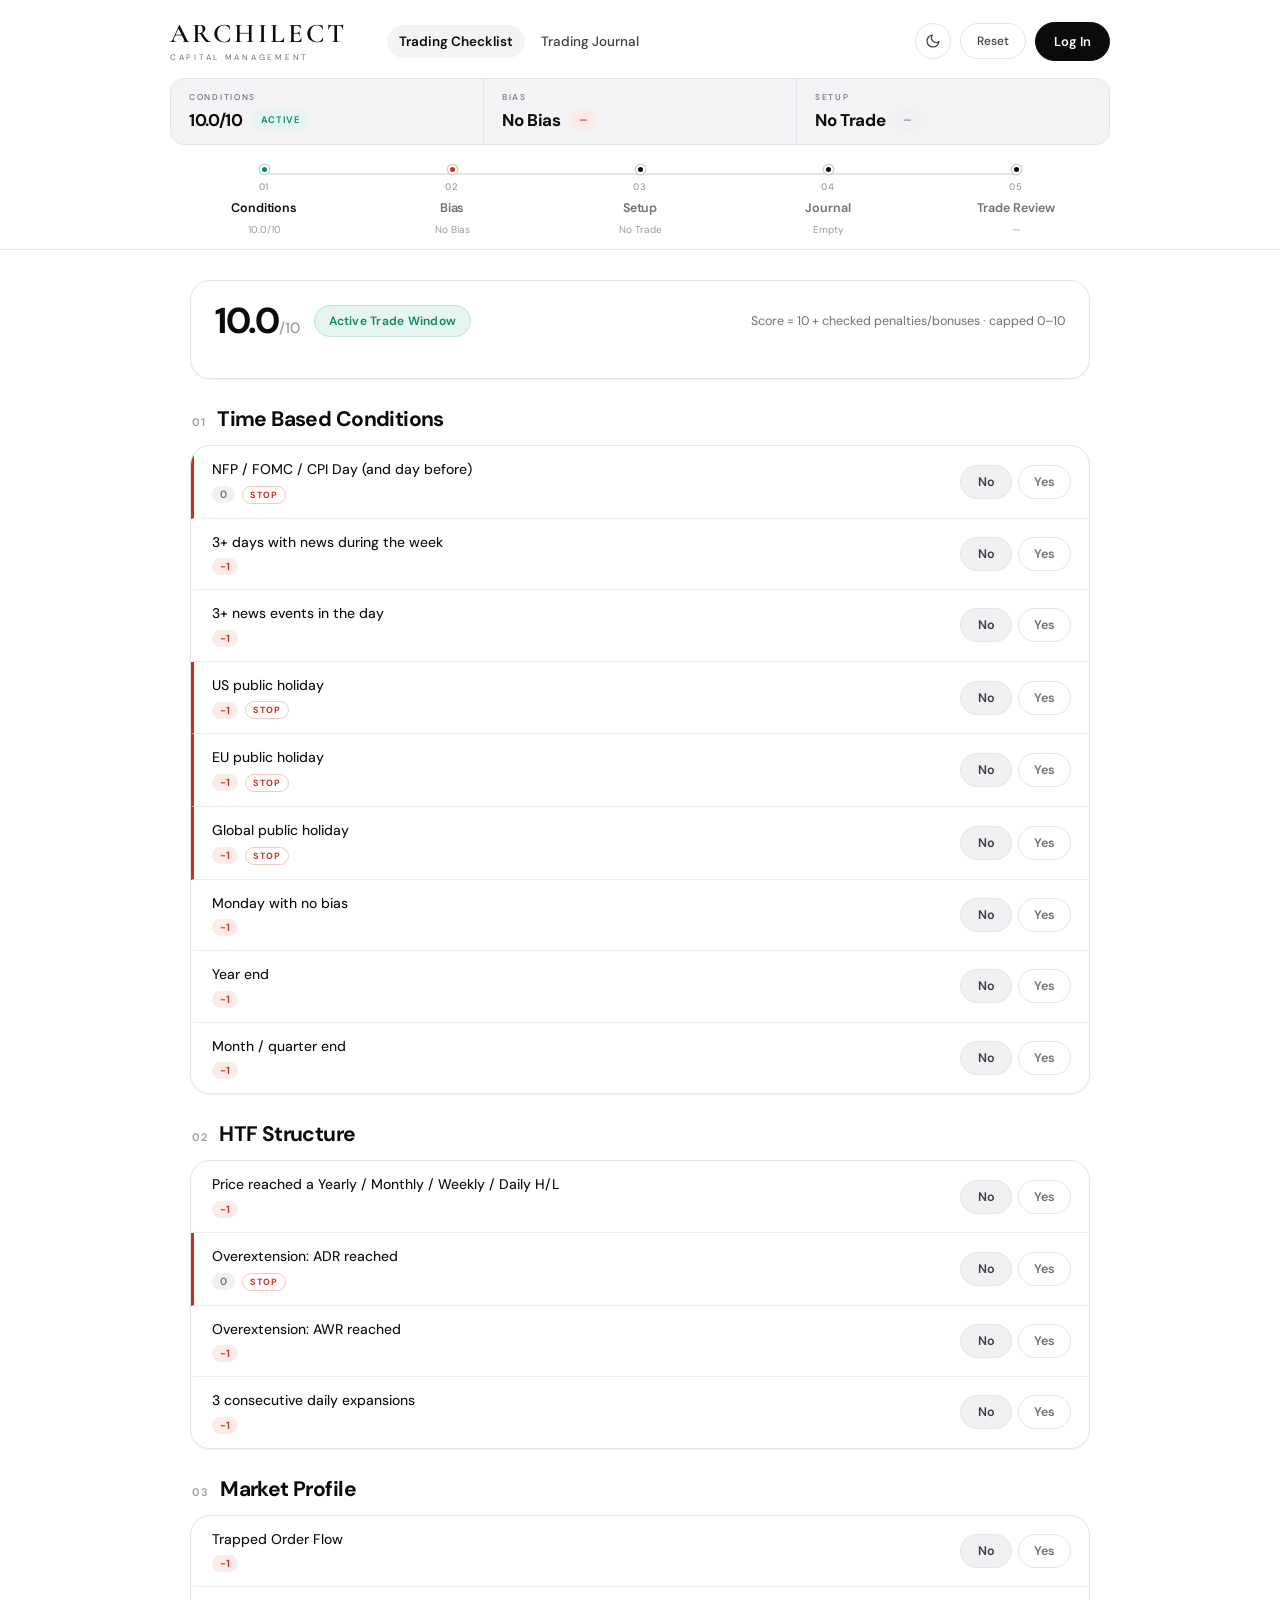
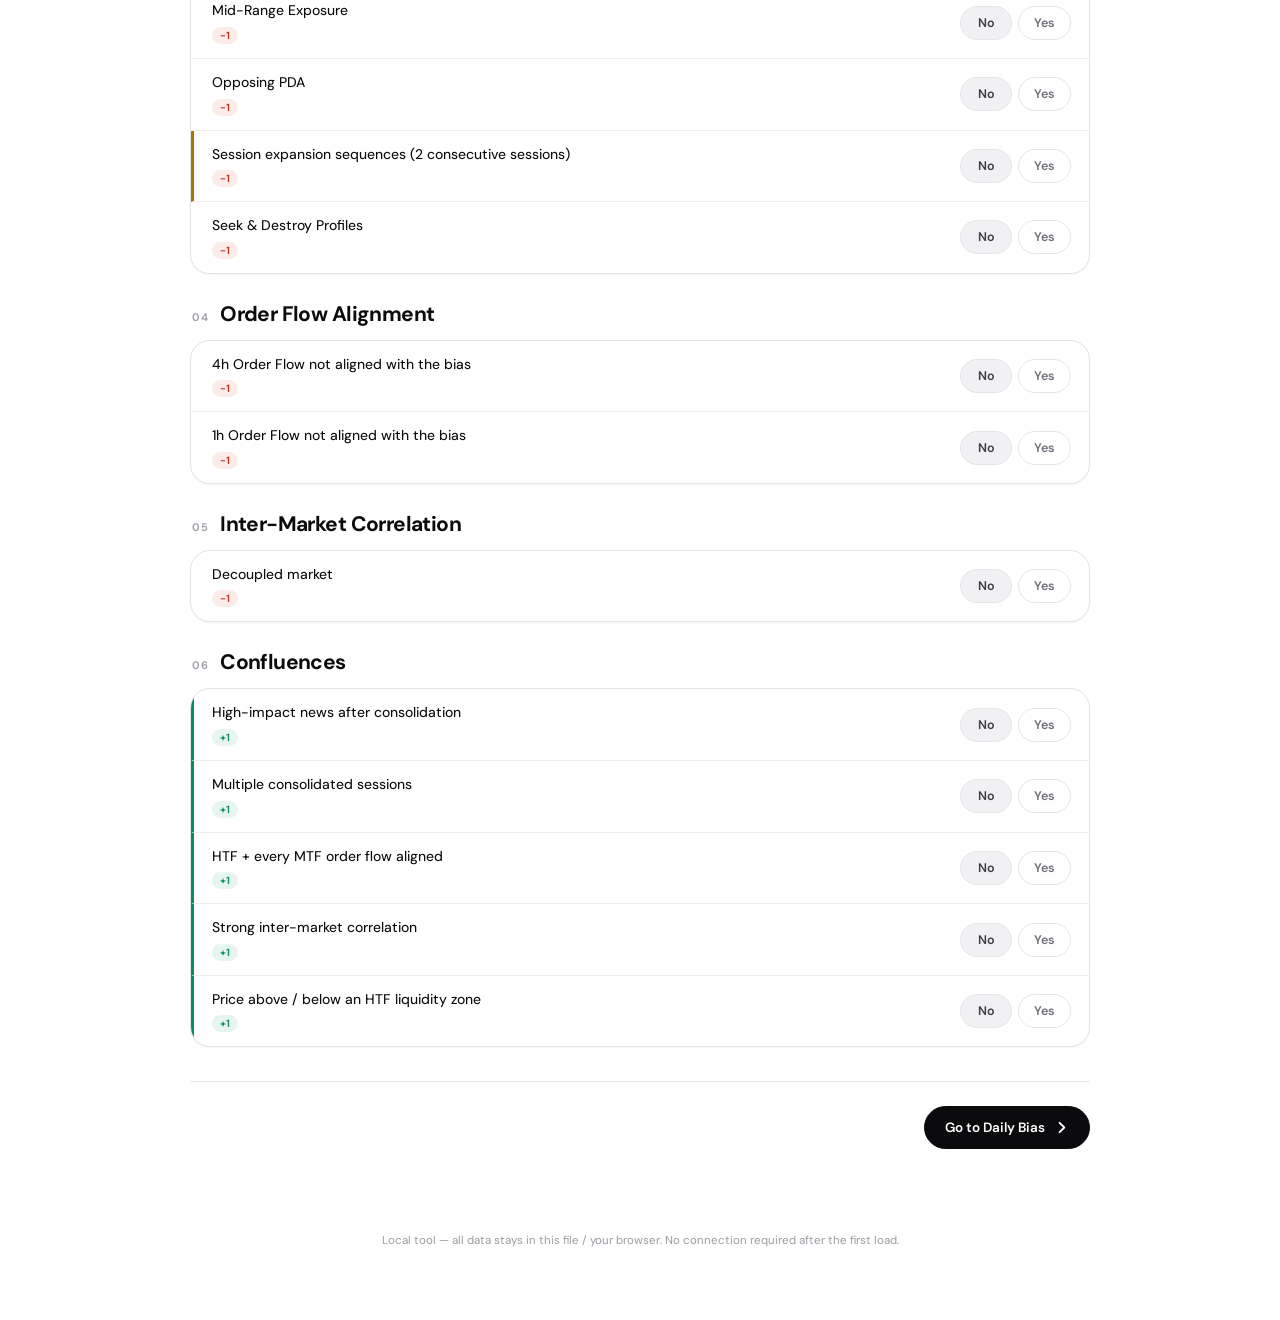
==== trading-checklist.html @ 13e361a7 "Refactorisation complète de l'architecture" ====
<!DOCTYPE html>
<html lang="en">
<head>
<meta charset="UTF-8">
<meta name="viewport" content="width=device-width, initial-scale=1, viewport-fit=cover">
<meta name="view-transition" content="same-origin">
<title>Archilect — Trading Checklist</title>
<script src="js/theme-preboot.js"></script>
<link rel="preconnect" href="https://fonts.googleapis.com">
<link href="https://fonts.googleapis.com/css2?family=DM+Mono:wght@400;500&family=DM+Sans:opsz,wght@9..40,400;9..40,500;9..40,600;9..40,700&family=Cormorant+Garamond:wght@500;600&display=swap" rel="stylesheet">
<link rel="stylesheet" href="css/tokens.css">
<link rel="stylesheet" href="css/layout.css">
<link rel="stylesheet" href="css/components.css">
<link rel="stylesheet" href="css/journal-widget.css">
<link rel="stylesheet" href="css/home.css">
<link rel="stylesheet" href="css/journal-page.css">
<link rel="stylesheet" href="css/navigation.css">
</head>
<body class="booting">

<header class="app-header">
  <div class="header-top">
    <a class="brand" href="index.html" aria-label="Back to Dashboard">
      <span class="mark">Archilect</span>
      <span class="sub">Capital Management</span>
    </a>
    <nav class="home-nav">
      <a class="home-navlink on" href="trading-checklist.html">Trading Checklist</a>
      <a class="home-navlink" href="trading-journal.html">Trading Journal</a>
    </nav>
    <div class="header-actions">
      <button class="icon-btn" id="themeBtn" type="button" aria-label="Toggle day / night theme" title="Toggle day / night theme">
        <svg class="icon-moon" viewBox="0 0 24 24" fill="none" stroke="currentColor" stroke-width="1.8" stroke-linecap="round" stroke-linejoin="round" aria-hidden="true"><path d="M21 12.8A9 9 0 1 1 11.2 3a7 7 0 0 0 9.8 9.8z"/></svg>
        <svg class="icon-sun" viewBox="0 0 24 24" fill="none" stroke="currentColor" stroke-width="1.8" stroke-linecap="round" stroke-linejoin="round" aria-hidden="true"><circle cx="12" cy="12" r="4"/><path d="M12 2v2M12 20v2M4.9 4.9l1.4 1.4M17.7 17.7l1.4 1.4M2 12h2M20 12h2M4.9 19.1l1.4-1.4M17.7 6.3l1.4-1.4"/></svg>
      </button>
      <button class="reset-btn" id="resetAllBtn" type="button">Reset</button>
      <button class="header-cta" id="loginBtn" type="button">Log In</button>
    </div>
  </div>

  <div class="status-strip" id="statusStrip">
    <div class="status-item">
      <span class="ss-label">Conditions</span>
      <div class="ss-row">
        <span class="ss-value" id="ss-mc-value"><span id="ss-mc-score">10.0/10</span></span>
        <span class="ss-tag go" id="ss-mc-tag">ACTIVE</span>
      </div>
    </div>
    <div class="status-item">
      <span class="ss-label">Bias</span>
      <div class="ss-row">
        <span class="ss-value" id="ss-bias-value">—</span>
        <span class="ss-tag grey" id="ss-bias-tag">—</span>
      </div>
    </div>
    <div class="status-item">
      <span class="ss-label">Setup</span>
      <div class="ss-row">
        <span class="ss-value" id="ss-setup-value">—</span>
        <span class="ss-tag grey" id="ss-setup-tag">—</span>
      </div>
    </div>
  </div>

  <nav class="stepper" id="stepperNav">
    <button class="step active" data-tab="conditions" type="button">
      <span class="rail"></span>
      <span class="light neutral" id="light-conditions"></span>
      <span class="num">01</span>
      <span class="label">Conditions</span>
      <span class="stateline" id="state-conditions">—</span>
    </button>
    <button class="step" data-tab="bias" type="button">
      <span class="rail" id="rail-bias"></span>
      <span class="light neutral" id="light-bias"></span>
      <span class="num">02</span>
      <span class="label">Bias</span>
      <span class="stateline" id="state-bias">—</span>
    </button>
    <button class="step" data-tab="setup" type="button">
      <span class="rail" id="rail-setup"></span>
      <span class="light neutral" id="light-setup"></span>
      <span class="num">03</span>
      <span class="label">Setup</span>
      <span class="stateline" id="state-setup">—</span>
    </button>
    <button class="step" data-tab="journal" type="button">
      <span class="rail" id="rail-journal"></span>
      <span class="light neutral" id="light-journal"></span>
      <span class="num">04</span>
      <span class="label">Journal</span>
      <span class="stateline" id="state-journal">—</span>
    </button>
    <button class="step" data-tab="tradereview" type="button">
      <span class="rail" id="rail-tradereview"></span>
      <span class="light neutral" id="light-tradereview"></span>
      <span class="num">05</span>
      <span class="label">Trade Review</span>
      <span class="stateline" id="state-tradereview">—</span>
    </button>
  </nav>
</header>

<main>

  <!-- ===================== PANEL 1 — MARKET CONDITIONS ===================== -->
  <section class="panel active" id="panel-conditions">
    <div class="summary" id="mc-summary">
      <div class="verdict-block">
        <div class="score score-collapse" id="mc-score-block"><span><span id="mc-score">10.0</span><span class="of10">/10</span></span></div>
        <div class="verdict-pill go" id="mc-verdict-pill">ACTIVE TRADE WINDOW</div>
      </div>
      <div class="meta">Score = 10 + checked penalties/bonuses · capped 0–10</div>
      <div class="alerts" id="mc-alerts"><span id="mc-alerts-text"></span></div>
    </div>
    <div id="mc-sections"></div>
    <div class="panel-nav">
      <button class="nav-btn next" type="button" data-goto="bias"><span>Go to Daily Bias</span><svg viewBox="0 0 16 16" fill="none" stroke="currentColor" stroke-width="2" stroke-linecap="round" stroke-linejoin="round" aria-hidden="true"><path d="M6 3l5 5-5 5"/></svg></button>
    </div>
  </section>

  <!-- ===================== PANEL 2 — BIAS ===================== -->
  <section class="panel" id="panel-bias">
    <div class="summary" id="bias-summary">
      <div class="verdict-block">
        <div class="score" id="bias-stars" style="font-size:26px;">—</div>
        <div class="verdict-pill grey" id="bias-verdict-pill">—</div>
      </div>
      <div class="meta" id="bias-branch">Active branch: —</div>
    </div>

    <div class="section-group">
      <div class="section-title"><span class="idx">A</span>Volatility Regime</div>
      <div class="card">
        <div class="field-row">
          <label>Volatility of the day</label>
          <select id="b-vol">
            <option value="Low">Low</option>
            <option value="Medium">Medium</option>
            <option value="High" selected>High</option>
          </select>
        </div>
        <div class="field-row" id="b-monday-row">
          <label>Monday (Low/Medium Vol) → forced Bullish</label>
          <div class="seg" id="b-monday" data-yesno="b-monday"><button type="button" class="seg-btn active sel-no" data-val="No">No</button><button type="button" class="seg-btn" data-val="Yes">Yes</button></div>
        </div>
        <div class="calc-row"><span class="k">Active branch</span><span class="v" id="b-activeBranch">Session Sweep</span></div>
      </div>
    </div>

    <div class="section-group" id="b-sweep-group">
      <div class="section-title"><span class="idx">B</span>High Volatility Day — Session Sweep</div>
      <div class="card">
        <div class="field-row"><label>Asia's High still clean</label><div class="seg" id="b-asiaHigh" data-yesno="b-asiaHigh"><button type="button" class="seg-btn active sel-no" data-val="No">No</button><button type="button" class="seg-btn" data-val="Yes">Yes</button></div></div>
        <div class="field-row"><label>Asia's Low still clean</label><div class="seg" id="b-asiaLow" data-yesno="b-asiaLow"><button type="button" class="seg-btn active sel-no" data-val="No">No</button><button type="button" class="seg-btn" data-val="Yes">Yes</button></div></div>
        <div class="field-row" id="b-lonHigh-row"><label>London's High still clean</label><div class="seg" id="b-lonHigh" data-yesno="b-lonHigh"><button type="button" class="seg-btn active sel-no" data-val="No">No</button><button type="button" class="seg-btn" data-val="Yes">Yes</button></div></div>
        <div class="field-row" id="b-lonLow-row"><label>London's Low still clean</label><div class="seg" id="b-lonLow" data-yesno="b-lonLow"><button type="button" class="seg-btn active sel-no" data-val="No">No</button><button type="button" class="seg-btn" data-val="Yes">Yes</button></div></div>
        <div class="calc-row"><span class="k">Session sweep verdict</span><span class="v" id="b-sweepVerdict">No Bias</span></div>
      </div>
    </div>

    <div class="section-group" id="b-offliq-group">
      <div class="section-title"><span class="idx">C</span>Order Flow &amp; Liquidity Mapping</div>
      <div class="hint">Used when the active branch is “OF + Liquidity” (Low/Medium volatility, excluding Monday auto-bullish).</div>
      <div class="card">
        <div class="field-row">
          <label>Dominant Order Flow</label>
          <select id="b-of">
            <option value="None" selected>—</option>
            <option value="Bullish">Bullish (+3)</option>
            <option value="Bearish">Bearish (+3)</option>
            <option value="Neutral">Neutral (+3)</option>
          </select>
        </div>
      </div>

      <div class="section-title" style="margin-top:14px;"><span class="idx">C1</span>Liquidity — Time-Based Pools</div>
      <div class="card" id="b-timepools"></div>

      <div class="section-title" style="margin-top:14px;"><span class="idx">C2</span>Liquidity — Price-Based Pools</div>
      <div class="card" id="b-pricepools"></div>

      <div class="card" style="margin-top:14px;">
        <div class="calc-row"><span class="k">Bullish points</span><span class="v" id="b-bullPts">0</span></div>
        <div class="calc-row"><span class="k">Bearish points</span><span class="v" id="b-bearPts">0</span></div>
        <div class="calc-row"><span class="k">Neutral points</span><span class="v" id="b-neutPts">0</span></div>
        <div class="calc-row"><span class="k">Pre-conviction bias</span><span class="v" id="b-preConv">—</span></div>
      </div>
    </div>

    <div class="section-group" id="b-conviction-group">
      <div class="section-title"><span class="idx">D</span>Conviction Modifiers — Last Daily Candle Closure</div>
      <div class="card">
        <div class="field-row"><label>Seek &amp; Destroy candle</label><div class="seg" id="b-seekDestroy" data-yesno="b-seekDestroy"><button type="button" class="seg-btn active sel-no" data-val="No">No</button><button type="button" class="seg-btn" data-val="Yes">Yes</button></div></div>
        <div class="field-row"><label>Consolidation candle</label><div class="seg" id="b-consolidation" data-yesno="b-consolidation"><button type="button" class="seg-btn active sel-no" data-val="No">No</button><button type="button" class="seg-btn" data-val="Yes">Yes</button></div></div>
        <div class="field-row"><label>Bullish daily expansion candle</label><div class="seg" id="b-bullExp" data-yesno="b-bullExp"><button type="button" class="seg-btn active sel-no" data-val="No">No</button><button type="button" class="seg-btn" data-val="Yes">Yes</button></div></div>
        <div class="field-row"><label>Bearish daily expansion candle</label><div class="seg" id="b-bearExp" data-yesno="b-bearExp"><button type="button" class="seg-btn active sel-no" data-val="No">No</button><button type="button" class="seg-btn" data-val="Yes">Yes</button></div></div>
        <div class="field-row"><label>Rejection candle rejecting the PDH</label><div class="seg" id="b-rejPDH" data-yesno="b-rejPDH"><button type="button" class="seg-btn active sel-no" data-val="No">No</button><button type="button" class="seg-btn" data-val="Yes">Yes</button></div></div>
        <div class="field-row"><label>Rejection candle rejecting the PDL</label><div class="seg" id="b-rejPDL" data-yesno="b-rejPDL"><button type="button" class="seg-btn active sel-no" data-val="No">No</button><button type="button" class="seg-btn" data-val="Yes">Yes</button></div></div>
      </div>
    </div>

    <div class="section-group" id="b-intermarket-group">
      <div class="section-title"><span class="idx">E</span>Inter-Market Alignment</div>
      <div class="card">
        <div class="field-row"><label>Interest Rates &amp; Forex confirm the bias</label><div class="seg" id="b-irConfirm" data-yesno="b-irConfirm"><button type="button" class="seg-btn active sel-no" data-val="No">No</button><button type="button" class="seg-btn" data-val="Yes">Yes</button></div></div>
        <div class="field-row"><label>Interest Rates &amp; Forex diverge</label><div class="seg" id="b-irDiverge" data-yesno="b-irDiverge"><button type="button" class="seg-btn active sel-no" data-val="No">No</button><button type="button" class="seg-btn" data-val="Yes">Yes</button></div></div>
      </div>
    </div>

    <div class="section-group">
      <div class="section-title"><span class="idx">F</span>Draw on Liquidity</div>
      <div class="card">
        <div class="field-row">
          <label>Type</label>
          <select id="b-dolType">
            <option value="SD Level" selected>SD Level</option>
            <option value="Previous Day Liquidity">Previous Day Liquidity</option>
            <option value="Gaps">Gaps</option>
          </select>
        </div>
        <div class="field-row">
          <label>Level</label>
          <select id="b-dolLevel"></select>
        </div>
        <div class="calc-row"><span class="k">Draw on Liquidity of the day</span><span class="v" id="b-dolResult">—</span></div>
      </div>
    </div>

    <div class="section-group">
      <div class="section-title"><span class="idx">✓</span>Result</div>
      <div class="card">
        <div class="calc-row"><span class="k">Bias direction</span><span class="v" id="b-direction">—</span></div>
        <div class="calc-row"><span class="k">Conviction</span><span class="v" id="b-convictionStars">—</span></div>
        <div class="calc-row"><span class="k">Verdict</span><span class="v" id="b-verdict">—</span></div>
      </div>
    </div>
    <div class="panel-nav">
      <button class="nav-btn back" type="button" data-goto="conditions"><svg viewBox="0 0 16 16" fill="none" stroke="currentColor" stroke-width="2" stroke-linecap="round" stroke-linejoin="round" aria-hidden="true"><path d="M10 3L5 8l5 5"/></svg><span>Return to Market Conditions</span></button>
      <button class="nav-btn next" type="button" data-goto="setup"><span>Go to Setup</span><svg viewBox="0 0 16 16" fill="none" stroke="currentColor" stroke-width="2" stroke-linecap="round" stroke-linejoin="round" aria-hidden="true"><path d="M6 3l5 5-5 5"/></svg></button>
    </div>
  </section>

  <!-- ===================== PANEL 3 — SETUP ===================== -->
  <section class="panel" id="panel-setup">
    <div class="summary" id="setup-summary">
      <div class="verdict-block">
        <div class="score" id="s-grade" style="font-size:22px;">—</div>
        <div class="verdict-pill grey" id="s-grade-pill">NO TRADE</div>
      </div>
      <div class="meta" id="s-risk">Risk Funded — · Challenge —</div>
    </div>

    <div class="section-group">
      <div class="section-title"><span class="idx">Type</span>Setup Type</div>
      <div class="card">
        <div class="field-row">
          <label>Setup type</label>
          <select id="s-setupType">
            <option value="2 Stages" selected>2 Stages</option>
            <option value="Reverse Setup">Reverse Setup</option>
            <option value="Catch Up Setup">Catch Up Setup</option>
          </select>
        </div>
        <div class="hint">Reverse and Catch Up setups only unlock on Medium or Low Volatility days — a High Volatility day always uses 2 Stages.</div>
      </div>
    </div>

    <div id="setup-2stages">
    <div class="section-group">
      <div class="section-title"><span class="idx">A</span>Bias &amp; MTF Context</div>
      <div class="card">
        <div class="field-row">
          <label>Bias direction (from Bias sheet)</label>
          <span class="readonly-field" id="s-biasFromSheet">—</span>
        </div>
        <div class="field-row">
          <label>4H chart direction</label>
          <select id="s-4h"><option value="Bullish">Bullish</option><option value="Bearish" selected>Bearish</option><option value="Neutral">Neutral</option></select>
        </div>
        <div class="field-row">
          <label>1H chart direction</label>
          <select id="s-1h"><option value="Bullish">Bullish</option><option value="Bearish" selected>Bearish</option><option value="Neutral">Neutral</option></select>
        </div>
        <div class="field-row">
          <label>15min chart direction</label>
          <select id="s-15m"><option value="Bullish">Bullish</option><option value="Bearish" selected>Bearish</option><option value="Neutral">Neutral</option></select>
        </div>
        <div class="calc-row"><span class="k">4H aligned with bias</span><span class="v" id="s-4hAlign">—</span></div>
        <div class="calc-row"><span class="k">1H aligned with bias</span><span class="v" id="s-1hAlign">—</span></div>
        <div class="calc-row"><span class="k">15min aligned with bias</span><span class="v" id="s-15mAlign">—</span></div>
      </div>
    </div>

    <div class="section-group">
      <div class="section-title"><span class="idx">B</span>Setup Scoring</div>
      <div class="card">
        <div class="field-row">
          <label>SSMT type</label>
          <select id="s-ssmt">
            <option value="None" selected>None</option>
            <option value="90' SSMT">90' SSMT</option>
            <option value="Daily SSMT">Daily SSMT</option>
            <option value="Micro SSMT">Micro SSMT</option>
          </select>
        </div>
        <div class="calc-row"><span class="k">MTF Alignment (SSMT timeframe)</span><span class="v" id="s-mtfAlign">—</span></div>
        <div class="field-row">
          <label>Close vs High/Low</label>
          <select id="s-closeVs"><option value="Close Beyond">Close Beyond</option><option value="No Close Beyond" selected>No Close Beyond</option></select>
        </div>
        <div class="field-row">
          <label>C2 Candle Type</label>
          <select id="s-c2"><option value="Rejection Candle">Rejection Candle</option><option value="No Rejection Candle" selected>No Rejection Candle</option></select>
        </div>
      </div>
    </div>

    <div class="section-group">
      <div class="section-title"><span class="idx">✓</span>Result</div>
      <div class="card">
        <div class="calc-row"><span class="k">Signal candle</span><span class="v" id="s-signal">—</span></div>
        <div class="calc-row"><span class="k">Candle type</span><span class="v" id="s-candleType">—</span></div>
        <div class="calc-row"><span class="k">Entry candle</span><span class="v" id="s-entry">—</span></div>
        <div class="calc-row"><span class="k">Grade</span><span class="v" id="s-gradeVal">—</span></div>
        <div class="calc-row"><span class="k">Suggested risk — Funded</span><span class="v" id="s-riskFunded">—</span></div>
        <div class="calc-row"><span class="k">Suggested risk — Challenge</span><span class="v" id="s-riskChallenge">—</span></div>
      </div>
    </div>

    <div class="section-group">
      <div class="section-title"><span class="idx">i</span>SPR Scoring Guide</div>
      <div class="card" style="padding:4px 10px;">
        <table class="guide-table">
          <thead><tr><th>Grade</th><th>Reading</th><th>Funded</th><th>Challenge</th></tr></thead>
          <tbody>
            <tr><td class="grade grade-aplus">A+</td><td>Optimal setup, all green lights</td><td>0.40%</td><td>1.00%</td></tr>
            <tr><td class="grade grade-a">A</td><td>Solid setup, favourable conditions</td><td>0.30%</td><td>0.80%</td></tr>
            <tr><td class="grade grade-b">B</td><td>Acceptable setup but degraded</td><td>0.00%</td><td>0.40%</td></tr>
            <tr><td class="grade grade-bminus">B-</td><td>Weak setup, late / unfavourable entry</td><td>0.00%</td><td>0.00%</td></tr>
          </tbody>
        </table>
        <div class="hint">Suggested risk values are starting points — adjust them to your own risk tiers. B grades are taken in Challenge accounts only; B- is never taken.</div>
      </div>
    </div>
    </div>

    <div id="setup-rc">
    <div class="section-group">
      <div class="section-title"><span class="idx">A</span>HTF &amp; MTF Context</div>
      <div class="card">
        <div class="field-row">
          <label>Setup direction</label>
          <span class="readonly-field" id="rc-direction">—</span>
        </div>
        <div class="field-row">
          <label>Bias direction (from Bias sheet)</label>
          <span class="readonly-field" id="rc-biasFromSheet">—</span>
        </div>
        <div class="field-row">
          <label>4H chart direction</label>
          <select id="rc-4h"><option value="Bullish">Bullish</option><option value="Bearish" selected>Bearish</option><option value="Neutral">Neutral</option></select>
        </div>
        <div class="field-row">
          <label>1H chart direction</label>
          <select id="rc-1h"><option value="Bullish">Bullish</option><option value="Bearish" selected>Bearish</option><option value="Neutral">Neutral</option></select>
        </div>
        <div class="calc-row"><span class="k">4H aligned with bias</span><span class="v" id="rc-4hAlign">—</span></div>
        <div class="calc-row"><span class="k">1H aligned with bias</span><span class="v" id="rc-1hAlign">—</span></div>
      </div>
      <div class="hint">A Reverse Setup is always taken against the bias; a Catch Up Setup is always taken aligned with it. The 4H/1H reads above are informational only — they do not affect the grade below.</div>
    </div>

    <div class="section-group">
      <div class="section-title"><span class="idx">B</span>Synchronization Scoring</div>
      <div class="card">
        <div class="field-row">
          <label>Is YM synced with ES &amp; NQ?</label>
          <div class="seg" id="rc-ymSync" data-yesno="rc-ymSync"><button type="button" class="seg-btn active sel-no" data-val="No">No</button><button type="button" class="seg-btn" data-val="Yes">Yes</button></div>
        </div>
        <div class="field-row">
          <label>Are ES &amp; NQ directional on the 1min?</label>
          <div class="seg" id="rc-directional" data-yesno="rc-directional"><button type="button" class="seg-btn active sel-no" data-val="No">No</button><button type="button" class="seg-btn" data-val="Yes">Yes</button></div>
        </div>
        <div class="field-row">
          <label>ES key level broken</label>
          <select id="rc-esLevel"></select>
        </div>
        <div class="field-row">
          <label>NQ key level broken</label>
          <select id="rc-nqLevel"></select>
        </div>
        <div class="calc-row"><span class="k">Same key level broken?</span><span class="v" id="rc-sameLevel">—</span></div>
        <div class="calc-row"><span class="k">Failed checks</span><span class="v" id="rc-failCount">0 / 3</span></div>
      </div>
      <div class="hint">Each failed check drops the grade one tier: YM desync (A+→A), ES/NQ not both directional (A→B), then a mismatched key level (B→B-).</div>
    </div>

    <div class="section-group">
      <div class="section-title"><span class="idx">✓</span>Result</div>
      <div class="card">
        <div class="calc-row"><span class="k">Setup type</span><span class="v" id="rc-setupTypeLabel">—</span></div>
        <div class="calc-row"><span class="k">Grade</span><span class="v" id="rc-gradeVal">—</span></div>
        <div class="calc-row"><span class="k">Suggested risk — Funded</span><span class="v" id="rc-riskFunded">—</span></div>
        <div class="calc-row"><span class="k">Suggested risk — Challenge</span><span class="v" id="rc-riskChallenge">—</span></div>
      </div>
    </div>

    <div class="section-group">
      <div class="section-title"><span class="idx">i</span>Scoring Guide</div>
      <div class="card" style="padding:4px 10px;">
        <table class="guide-table">
          <thead><tr><th>Failed checks</th><th>Grade</th><th>Funded</th><th>Challenge</th></tr></thead>
          <tbody>
            <tr><td class="grade grade-aplus">0 / 3</td><td>A+</td><td>0.40%</td><td>1.00%</td></tr>
            <tr><td class="grade grade-a">1 / 3</td><td>A</td><td>0.30%</td><td>0.80%</td></tr>
            <tr><td class="grade grade-b">2 / 3</td><td>B</td><td>0.00%</td><td>0.40%</td></tr>
            <tr><td class="grade grade-bminus">3 / 3</td><td>B-</td><td>0.00%</td><td>0.00%</td></tr>
          </tbody>
        </table>
        <div class="hint">Suggested risk values are starting points — adjust them to your own risk tiers. B grades are taken in Challenge accounts only; B- is never taken.</div>
      </div>
    </div>
    </div>
    <div class="panel-nav">
      <button class="nav-btn back" type="button" data-goto="bias"><svg viewBox="0 0 16 16" fill="none" stroke="currentColor" stroke-width="2" stroke-linecap="round" stroke-linejoin="round" aria-hidden="true"><path d="M10 3L5 8l5 5"/></svg><span>Return to Daily Bias</span></button>
      <button class="nav-btn next" type="button" data-goto="journal"><span>Go to Journal</span><svg viewBox="0 0 16 16" fill="none" stroke="currentColor" stroke-width="2" stroke-linecap="round" stroke-linejoin="round" aria-hidden="true"><path d="M6 3l5 5-5 5"/></svg></button>
    </div>
  </section>

  <!-- ===================== PANEL 4 — JOURNAL ===================== -->
  <section class="panel" id="panel-journal">
    <div class="section-group">
      <div class="section-title"><span class="idx">+</span>Log Today's Entry</div>
      <div class="card" style="padding:14px;">
        <div class="journal-snapshot">
          <div class="snap-card"><div class="snap-k">Conditions</div><div class="snap-v" id="j-snap-mc">—</div></div>
          <div class="snap-card"><div class="snap-k">Bias</div><div class="snap-v" id="j-snap-bias">—</div></div>
          <div class="snap-card"><div class="snap-k">Setup</div><div class="snap-v" id="j-snap-setup">—</div></div>
        </div>

        <div class="j2-group" style="margin-top:20px; padding-top:0; border-top:none;">
          <div class="jf-grid">
            <div class="jf"><label>Date</label><input type="date" id="j-date"></div>
            <div class="jf"><label>Heure</label><input type="time" id="j-time"></div>
            <div class="jf"><label>Account</label>
              <select id="j-account">
                <option value="50k TopStep Chall">50k TopStep Chall</option>
                <option value="50k TopStep 1">50k TopStep 1</option>
                <option value="Account 1">Account 1</option>
                <option value="None">None</option>
              </select>
            </div>
            <div class="jf"><label>Asset</label>
              <select id="j-asset">
                <option value="ES">ES</option>
                <option value="NQ">NQ</option>
                <option value="MNQ">MNQ</option>
                <option value="MES" selected>MES</option>
              </select>
            </div>
            <div class="jf"><label>Contracts</label><input type="number" id="j-contracts" placeholder="1" step="1"></div>
            <div class="jf"><label>Timeframe</label>
              <select id="j-timeframe">
                <option value="15sec">15sec</option>
                <option value="1min" selected>1min</option>
                <option value="5min">5min</option>
                <option value="15min">15min</option>
                <option value="1hr">1hr</option>
              </select>
            </div>
            <div class="jf"><label>Entry Price</label><input type="number" id="j-entryPrice" step="0.25"></div>
            <div class="jf"><label>Stop Loss Price</label><input type="number" id="j-stopPrice" step="0.25"></div>
            <div class="jf"><label>Take Profit Price</label><input type="number" id="j-tpPrice" step="0.25"></div>
            <div class="jf"><label>Commission in ($)</label><input type="number" id="j-commIn" step="any"></div>
            <div class="jf"><label>Exit Date/time</label><input type="datetime-local" id="j-exitDT"></div>
            <div class="jf"><label>Net Exit Price</label><input type="number" id="j-exitPrice" step="0.25"></div>
            <div class="jf"><label>Commission out ($)</label><input type="number" id="j-commOut" step="any"></div>
            <div class="jf"><label>Result</label>
              <select id="j-result">
                <option value="">—</option>
                <option value="TP">TP</option>
                <option value="SL">SL</option>
                <option value="BE">BE</option>
              </select>
            </div>
          </div>

          <div class="preview-missing" id="j-preview-hint"></div>
          <div class="j2-preview" id="j-preview"></div>

          <div class="jf-wide" style="margin-top:14px;">
            <div class="jf"><label>Stages</label>
              <div class="chipset" id="j-stages">
                <button type="button" class="chip" data-val="90' SSMT">90' SSMT</button>
                <button type="button" class="chip" data-val="Daily SSMT">Daily SSMT</button>
                <button type="button" class="chip" data-val="Micro SSMT">Micro SSMT</button>
                <button type="button" class="chip" data-val="Weekly SSMT">Weekly SSMT</button>
                <button type="button" class="chip" data-val="Invalidation of Key Levels">Invalidation of Key Levels</button>
              </div>
            </div>
          </div>
          <div class="jf-wide" style="margin-top:14px;">
            <div class="jf"><label>Confirmation</label>
              <div class="chipset" id="j-confirmation">
                <button type="button" class="chip" data-val="MSB">MSB</button>
                <button type="button" class="chip" data-val="CSD">CSD</button>
              </div>
            </div>
          </div>
          <div class="jf-wide" style="margin-top:14px;">
            <div class="jf"><label>Entry</label>
              <div class="chipset" id="j-entrytag">
                <button type="button" class="chip" data-val="FVG">FVG</button>
                <button type="button" class="chip" data-val="BPR">BPR</button>
                <button type="button" class="chip" data-val="OB">OB</button>
                <button type="button" class="chip" data-val="PSP">PSP</button>
              </div>
            </div>
          </div>
          <div class="jf-wide" style="margin-top:14px;">
            <div class="jf"><label>Emotions</label>
              <div class="chipset" id="j-emotions">
                <button type="button" class="chip" data-val="Neutral">Neutral</button>
                <button type="button" class="chip" data-val="Calm">Calm</button>
                <button type="button" class="chip" data-val="Focus">Focus</button>
                <button type="button" class="chip" data-val="Patient">Patient</button>
                <button type="button" class="chip" data-val="Doubtful">Doubtful</button>
                <button type="button" class="chip" data-val="Frustrated">Frustrated</button>
                <button type="button" class="chip" data-val="FOMO">FOMO</button>
                <button type="button" class="chip" data-val="Anxious">Anxious</button>
                <button type="button" class="chip" data-val="Impulsive">Impulsive</button>
                <button type="button" class="chip" data-val="Revenge">Revenge</button>
                <button type="button" class="chip" data-val="Fearful">Fearful</button>
                <button type="button" class="chip" data-val="Greed">Greed</button>
              </div>
            </div>
          </div>
          <div class="hint" id="j-stages-hint" style="margin:8px 2px 0 2px;"></div>

          <div class="jf-wide" style="margin-top:14px;">
            <div class="jf"><label>Execution Link</label>
              <input type="text" id="j-execLink" placeholder="Paste a link to your execution or chart screenshot">
            </div>
          </div>

          <div class="jf-wide" style="margin-top:14px;">
            <div class="jf"><label>Notes</label>
              <textarea id="j-notes" rows="2" placeholder="Observations, context, execution…"></textarea>
            </div>
          </div>
        </div>

        <div class="hint" id="j-edit-banner" style="display:none; margin:14px 2px 0 2px; color:var(--caution); font-weight:600;">Editing a saved trade — saving will update that entry instead of creating a new one.</div>
        <div style="display:flex; gap:10px; margin-top:18px;">
          <button class="save-btn" id="j-save" type="button" style="flex:1;">Save Today's Snapshot</button>
          <button class="tool-btn" id="j-cancel-edit" type="button" style="display:none; flex-shrink:0;">Cancel edit</button>
        </div>
      </div>
      <div class="hint">The Strategy field is filled in automatically from the Setup Type you chose in Setup. Saved entries go straight into the Trading Journal — open that page any time to see them alongside your full trade log.</div>
    </div>

    <div class="journal-toolbar">
      <button class="tool-btn" id="j-export" type="button">Export CSV</button>
      <button class="tool-btn danger" id="j-clear" type="button">Clear Journal</button>
    </div>

    <div id="j-list"></div>

    <div class="panel-nav">
      <button class="nav-btn back" type="button" data-goto="setup"><svg viewBox="0 0 16 16" fill="none" stroke="currentColor" stroke-width="2" stroke-linecap="round" stroke-linejoin="round" aria-hidden="true"><path d="M10 3L5 8l5 5"/></svg><span>Return to Setup</span></button>
      <button class="nav-btn next" type="button" data-goto="tradereview"><span>Go to Trade Review</span><svg viewBox="0 0 16 16" fill="none" stroke="currentColor" stroke-width="2" stroke-linecap="round" stroke-linejoin="round" aria-hidden="true"><path d="M6 3l5 5-5 5"/></svg></button>
    </div>
  </section>

  <!-- ===================== PANEL 5 — TRADE REVIEW ===================== -->
  <section class="panel" id="panel-tradereview">
    <div class="section-group">
      <div class="section-title"><span class="idx">5</span>Trade Review</div>
      <div class="card" style="padding:14px;">
        <div class="hint" id="tr-context" style="margin:0 2px 16px 2px;">—</div>

        <div class="j2-group" style="padding-top:0; border-top:none;">
          <div class="jf-grid">
            <div class="jf"><label>Bias</label>
              <select id="tr-bias">
                <option value="">—</option>
                <option value="Strong Bullish">Strong Bullish</option>
                <option value="Bullish">Bullish</option>
                <option value="Weak Bullish">Weak Bullish</option>
                <option value="None">None</option>
                <option value="Weak Bearish">Weak Bearish</option>
                <option value="Bearish">Bearish</option>
                <option value="Strong Bearish">Strong Bearish</option>
              </select>
            </div>
            <div class="jf"><label>News</label>
              <select id="tr-news">
                <option value="">—</option>
                <option value="None">None</option>
                <option value="8:30am">8:30am</option>
                <option value="9:45am">9:45am</option>
                <option value="10:00am">10:00am</option>
                <option value="2:00pm">2:00pm</option>
                <option value="9:00pm">9:00pm</option>
              </select>
            </div>
            <div class="jf"><label>One lead divergent</label>
              <select id="tr-lead">
                <option value="">—</option>
                <option value="Oui">Oui</option>
                <option value="Non">Non</option>
              </select>
            </div>
            <div class="jf"><label>Q3</label>
              <select id="tr-q3">
                <option value="">—</option>
                <option value="Oui">Oui</option>
                <option value="Non">Non</option>
              </select>
            </div>
            <div class="jf"><label>Checklist / 5</label><input type="number" id="tr-checklist" step="0.1"></div>
          </div>

          <div class="jf-wide" style="margin-top:14px;">
            <div class="jf"><label>Target</label>
              <div class="chipset" id="tr-target">
                <button type="button" class="chip" data-val="SD Level">SD Level</button>
                <button type="button" class="chip" data-val="PDH/L">PDH/L</button>
                <button type="button" class="chip" data-val="NDOG/NWOG">NDOG/NWOG</button>
                <button type="button" class="chip" data-val="1hr / 4hr Key Level">1hr / 4hr Key Level</button>
                <button type="button" class="chip" data-val="None">None</button>
              </div>
            </div>
          </div>
          <div class="jf-wide" style="margin-top:14px;">
            <div class="jf"><label>Mistake</label>
              <div class="chipset" id="tr-mistake">
                <button type="button" class="chip" data-val="None">None</button>
                <button type="button" class="chip" data-val="Execution">Execution</button>
                <button type="button" class="chip" data-val="Psychology">Psychology</button>
                <button type="button" class="chip" data-val="Risk Management">Risk Management</button>
                <button type="button" class="chip" data-val="Trade Management">Trade Management</button>
                <button type="button" class="chip" data-val="Bias">Bias</button>
                <button type="button" class="chip" data-val="Narrative">Narrative</button>
                <button type="button" class="chip" data-val="Market Conditions">Market Conditions</button>
              </div>
            </div>
          </div>
        </div>

        <button class="save-btn" id="tr-save" type="button" style="margin-top:18px;">Save Trade Review</button>
      </div>
      <div class="hint">Fills in the fields the quick snapshot doesn't ask for — reviews the most recently saved trade, and updates it in place in the Trading Journal.</div>
    </div>
    <div class="panel-nav">
      <button class="nav-btn back" type="button" data-goto="journal"><svg viewBox="0 0 16 16" fill="none" stroke="currentColor" stroke-width="2" stroke-linecap="round" stroke-linejoin="round" aria-hidden="true"><path d="M10 3L5 8l5 5"/></svg><span>Return to Journal</span></button>
    </div>
  </section>

</main>

<footer class="credit">Local tool — all data stays in this file / your browser. No connection required after the first load.</footer>

<div class="modal-overlay" id="review-modal" hidden>
  <div class="modal-box">
    <div class="modal-icon"><svg viewBox="0 0 16 16" fill="none" stroke="currentColor" stroke-width="2.2" stroke-linecap="round" stroke-linejoin="round" aria-hidden="true"><path d="M3.5 8.5l3 3 6-7"/></svg></div>
    <div class="modal-eyebrow">Trade saved</div>
    <div class="modal-question">Want to review the trade now?</div>
    <div class="modal-actions">
      <button class="nav-btn back" id="review-modal-no" type="button">Later</button>
      <button class="nav-btn next" id="review-modal-yes" type="button">Yes</button>
    </div>
  </div>
</div>

<div class="modal-overlay" id="confirm-modal" hidden>
  <div class="modal-box">
    <div class="modal-icon danger"><svg viewBox="0 0 16 16" fill="none" stroke="currentColor" stroke-width="1.6" stroke-linecap="round" stroke-linejoin="round" aria-hidden="true"><path d="M2.5 4.2h11M6.2 4.2V2.7a.6.6 0 01.6-.6h2.4a.6.6 0 01.6.6v1.5M3.6 4.2l.6 9a1 1 0 001 .9h5.6a1 1 0 001-.9l.6-9M6.6 7.2v4M9.4 7.2v4"/></svg></div>
    <div class="modal-question" id="confirm-modal-text">Delete this entry?</div>
    <div class="modal-actions">
      <button class="nav-btn back" id="confirm-modal-cancel" type="button">Cancel</button>
      <button class="nav-btn danger" id="confirm-modal-ok" type="button">Delete</button>
    </div>
  </div>
</div>

<script src="data/reference-data.js"></script>
<script src="js/utils.js"></script>
<script src="components/segmented-toggle.js"></script>
<script src="components/chip-set.js"></script>
<script src="js/market-conditions.js"></script>
<script src="js/bias-pools.js"></script>
<script src="components/collapsible.js"></script>
<script src="components/custom-dropdown.js"></script>
<script src="components/theme-toggle.js"></script>
<script src="js/bias.js"></script>
<script src="js/setup.js"></script>
<script src="js/render.js"></script>
<script src="js/checklist-state.js"></script>
<script src="js/router.js"></script>
<script src="js/reset.js"></script>
<script src="js/trading-journal-engine.js"></script>
<script src="js/trading-journal-quicklog.js"></script>
<script src="js/trading-journal-review.js"></script>
<script src="js/trading-journal-csv.js"></script>
<script src="js/init.js"></script>
<script src="js/page-transitions.js"></script>
</body>
</html>
---- css/tokens.css ----
/* ============================================================
   THEME TOKENS
   Light is the default; [data-theme="dark"] on <html> overrides.
   Every colour below is a token so the two themes stay in sync.
   ============================================================ */
:root{
  --bg:#ffffff;
  --surface:#ffffff;
  --menu-bg:#ffffff;
  --bg-alt:#f4f4f6;
  --hover:#fafafb;
  --ink:#0b0b0d;
  --ink-2:#3d3e44;
  --muted:#6f7079;
  --faint:#9b9ca4;
  --line:#e5e5e9;
  --line-strong:#c9cad0;
  --line-soft:#eeeef1;
  --header-bg:rgba(255,255,255,.92);
  --strip-bg:#f4f4f6;
  --strip-border:var(--line);
  --strip-line:var(--line);
  --strip-fg:var(--ink);
  --strip-label:var(--muted);
  --darkcard-bg:#0d0e11;
  --darkcard-line:transparent;
  --btn-bg:#0b0b0d;
  --btn-fg:#ffffff;
  --btn-bg-hover:#26272d;
  --focus-ring:rgba(13,14,17,.07);
  --dot-idle:#c9cad0;
  --dot-ring:#d3d4d9;
  --selection:#dfe0e4;
  --gold:#c09343;
  --gold-soft:rgba(192,147,67,.10);
  --gold-line:rgba(192,147,67,.30);
  --go:#0d8a5c;
  --go-soft:#e6f5ef;
  --go-line:#bfe3d4;
  --stop:#c62f22;
  --stop-soft:#fbebe9;
  --stop-line:#f3c9c4;
  --caution:#a97407;
  --caution-soft:#fcf3e2;
  --caution-line:#eeddb9;
  --grey-soft:#f1f1f4;
  --shadow-sm:0 1px 2px rgba(13,14,17,.05);
  --shadow-lg:0 18px 44px rgba(13,14,17,.14);
  --chev:url("data:image/svg+xml,%3Csvg xmlns='http://www.w3.org/2000/svg' width='10' height='6' viewBox='0 0 10 6'%3E%3Cpath d='M1 1l4 4 4-4' fill='none' stroke='%236f7079' stroke-width='1.6' stroke-linecap='round' stroke-linejoin='round'/%3E%3C/svg%3E");
  --font-brand:'Cormorant Garamond',Georgia,'Times New Roman',serif;
  --font-body:'DM Sans',ui-sans-serif,-apple-system,'Segoe UI',sans-serif;
  --font-mono:'DM Mono',ui-monospace,'SF Mono',monospace;
  --radius:20px;
  --radius-md:14px;
  --radius-sm:10px;
  color-scheme:light;
}
html[data-theme="dark"]{
  --picker-filter:invert(1);
  --bg:#0a0b0d;
  --surface:#141519;
  --menu-bg:#1b1c22;
  --bg-alt:#1b1c21;
  --hover:#1a1b20;
  --ink:#f2f2f4;
  --ink-2:#c3c4ca;
  --muted:#8b8c95;
  --faint:#6a6b74;
  --line:#26272d;
  --line-strong:#3a3b43;
  --line-soft:#1f2025;
  --header-bg:rgba(10,11,13,.90);
  --strip-bg:#1b1c22;
  --strip-border:#2a2b31;
  --strip-line:#2f3038;
  --strip-fg:#f2f2f4;
  --strip-label:#8b8c95;
  --darkcard-bg:#1b1c22;
  --darkcard-line:#2a2b31;
  --btn-bg:#f2f2f4;
  --btn-fg:#0a0b0d;
  --btn-bg-hover:#dcdce0;
  --focus-ring:rgba(242,242,244,.13);
  --dot-idle:#3a3b43;
  --dot-ring:#2f3038;
  --selection:#2f3038;
  --gold:#dabb6f;
  --gold-soft:rgba(218,187,111,.12);
  --gold-line:rgba(218,187,111,.32);
  --go:#3fbf8a;
  --go-soft:rgba(63,191,138,.14);
  --go-line:rgba(63,191,138,.30);
  --stop:#f0776a;
  --stop-soft:rgba(240,119,106,.14);
  --stop-line:rgba(240,119,106,.30);
  --caution:#e0b25c;
  --caution-soft:rgba(224,178,92,.14);
  --caution-line:rgba(224,178,92,.30);
  --grey-soft:#22232a;
  --shadow-sm:0 1px 2px rgba(0,0,0,.40);
  --shadow-lg:0 20px 48px rgba(0,0,0,.62);
  --chev:url("data:image/svg+xml,%3Csvg xmlns='http://www.w3.org/2000/svg' width='10' height='6' viewBox='0 0 10 6'%3E%3Cpath d='M1 1l4 4 4-4' fill='none' stroke='%238b8c95' stroke-width='1.6' stroke-linecap='round' stroke-linejoin='round'/%3E%3C/svg%3E");
  color-scheme:dark;
}

*{box-sizing:border-box;}
html,body{margin:0;padding:0;}
body{
  background:var(--bg);
  color:var(--ink);
  font-family:var(--font-body);
  font-size:15px;
  -webkit-font-smoothing:antialiased;
  padding-bottom:72px;
}
button{font-family:inherit;}
::selection{background:var(--selection);}
/* Only the surfaces cross-fade when the theme flips; everything else swaps instantly. */
body, header.app-header, .card, .summary, .status-strip, .entry, .snap-card,
.empty-state, .cselect-trigger, .seg-btn, .tool-btn, .reset-btn, .icon-btn{
  transition:background-color .22s ease, border-color .22s ease, color .22s ease;
}
---- css/layout.css ----
/* ---------- Header ---------- */
header.app-header{
  position:sticky; top:0; z-index:30;
  background:var(--header-bg);
  backdrop-filter:blur(14px);
  border-bottom:1px solid var(--line);
  padding:20px 20px 0 20px;
}
.header-top{
  display:flex; align-items:center; justify-content:space-between;
  max-width:940px; margin:0 auto; gap:14px;
}
.brand{display:flex; flex-direction:column; gap:5px;}
.brand .mark{
  font-family:var(--font-brand); font-weight:600; font-size:27px;
  letter-spacing:.11em; line-height:1; color:var(--ink);
  text-transform:uppercase;
}
.brand .sub{
  font-size:8px; color:var(--muted); letter-spacing:.34em;
  text-transform:uppercase; font-weight:400;
}
.header-actions{display:flex; align-items:center; gap:9px;}
.icon-btn{
  width:36px; height:36px; flex-shrink:0;
  display:flex; align-items:center; justify-content:center;
  background:transparent; border:1px solid var(--line); border-radius:999px;
  color:var(--ink-2); cursor:pointer; padding:0;
}
.icon-btn:hover{border-color:var(--ink); color:var(--ink); background:var(--bg-alt);}
.icon-btn svg{width:16px; height:16px; display:block;}
html:not([data-theme="dark"]) .icon-btn .icon-sun{display:none;}
html[data-theme="dark"] .icon-btn .icon-moon{display:none;}
.reset-btn{
  background:transparent; border:1px solid var(--line); color:var(--ink-2);
  font-size:12px; font-weight:500;
  padding:9px 16px; border-radius:999px; cursor:pointer; white-space:nowrap;
}
.reset-btn:hover{border-color:var(--ink); color:var(--ink); background:var(--bg-alt);}

/* ---------- Persistent status strip ---------- */
.status-strip{
  max-width:940px; margin:16px auto 0 auto;
  display:flex; align-items:stretch;
  background:var(--strip-bg); border:1px solid var(--strip-border);
  border-radius:var(--radius-md); overflow:hidden;
}
.status-item{
  flex:1 1 0; min-width:0;
  display:flex; flex-direction:column; gap:6px;
  padding:13px 18px;
}
.status-item + .status-item{border-left:1px solid var(--strip-line);}
.status-item .ss-label{
  font-size:8.5px; letter-spacing:.2em; color:var(--strip-label);
  text-transform:uppercase; font-weight:500;
}
.status-item .ss-row{display:flex; align-items:center; gap:9px; flex-wrap:wrap;}
.status-item .ss-value{
  font-weight:700; font-size:17px; color:var(--strip-fg); white-space:nowrap;
  letter-spacing:-.02em; font-variant-numeric:tabular-nums;
  display:grid; grid-template-columns:1fr; opacity:1; margin-right:0;
  transition:grid-template-columns .32s cubic-bezier(.33,.1,.25,1), opacity .22s ease,
             margin-right .32s cubic-bezier(.33,.1,.25,1);
}
.status-item .ss-value > span{overflow:hidden; min-width:0; display:block;}
.status-item .ss-value.collapsed-x{grid-template-columns:0fr; opacity:0; margin-right:-9px;}
.status-item .ss-tag{
  font-size:9.5px; font-weight:600; letter-spacing:.07em;
  padding:4px 9px; border-radius:999px; white-space:nowrap; text-transform:uppercase;
}
.status-item .ss-tag.go{background:var(--go-soft); color:var(--go);}
.status-item .ss-tag.stop{background:var(--stop-soft); color:var(--stop);}
.status-item .ss-tag.caution{background:var(--caution-soft); color:var(--caution);}
.status-item .ss-tag.grey{background:var(--grey-soft); color:var(--muted);}
.status-item .ss-tag.gold{background:var(--gold-soft); color:var(--gold);}

/* ---------- Stepper ---------- */
nav.stepper{
  max-width:940px; margin:8px auto 0 auto;
  display:flex; align-items:stretch;
  overflow-x:auto; -ms-overflow-style:none; scrollbar-width:none;
}
nav.stepper::-webkit-scrollbar{display:none;}
.step{
  flex:1 1 0; min-width:112px;
  display:flex; flex-direction:column; align-items:center; gap:7px;
  padding:12px 4px 13px 4px;
  cursor:pointer; position:relative; background:none; border:none; color:inherit;
}
.step .rail{
  position:absolute; top:20px; left:-50%; width:100%; height:1.5px;
  background:var(--line); z-index:0;
}
.step:first-child .rail{display:none;}
.step .light{
  width:9px; height:9px; border-radius:50%; background:var(--dot-idle);
  border:2px solid var(--bg); box-shadow:0 0 0 1.5px var(--line);
  z-index:1; transition:.25s;
}
.step .light.go{background:var(--go); box-shadow:0 0 0 1.5px var(--go-line);}
.step .light.stop{background:var(--stop); box-shadow:0 0 0 1.5px var(--stop-line);}
.step .light.caution{background:var(--caution); box-shadow:0 0 0 1.5px var(--caution-line);}
.step .light.neutral{background:var(--ink); box-shadow:0 0 0 1.5px var(--dot-ring);}
.step .num{font-size:9.5px; color:var(--faint); font-weight:500; letter-spacing:.08em;}
.step .label{font-size:12.5px; font-weight:600; color:var(--muted); letter-spacing:-.005em;}
.step.active .label{color:var(--ink);}
.step .stateline{font-size:10px; color:var(--faint); font-variant-numeric:tabular-nums;}

/* ---------- Layout ---------- */
main{max-width:940px; margin:0 auto; padding:30px 20px 48px 20px;}
.panel{display:none;}
.panel.active{display:block; animation:fade .52s cubic-bezier(.22,.61,.36,1);}
@keyframes fade{from{opacity:0; transform:translateY(9px);} to{opacity:1; transform:translateY(0);}}

/* ---------- Cross-page transitions ---------- */
/* Two layers. The View Transitions API (opt-in via <meta name="view-transition"
   content="same-origin"> in every page's <head>) where the browser supports cross-document
   transitions on this origin. Underneath it, js/page-transitions.js drives a plain opacity
   fade that works everywhere else too — notably two file:// documents, which some browsers
   treat as different origins and simply skip the API for. */
::view-transition-old(root){ animation: page-fade-out .18s cubic-bezier(.4,0,1,1) both; }
::view-transition-new(root){ animation: page-fade-in .2s cubic-bezier(.22,.61,.36,1) both; }
@keyframes page-fade-out{ from{opacity:1;} to{opacity:0;} }
@keyframes page-fade-in{ from{opacity:0;} to{opacity:1;} }

/* One mechanism only — a CSS `animation` and a `transition` on the same property fight each
   other (animations win the cascade), which is why an earlier version of this looked like a
   dead pause instead of a fade. Entrance reuses the .booting class every page already starts
   with and clears via requestAnimationFrame, so there's nothing extra to wire up. */
/* `transition` is a shorthand — a second declaration replaces rather than merges with
   tokens.css's body{transition:background-color...} theme crossfade, so everything body
   needs to transition has to be listed together here (this rule loads after tokens.css). */
body{
  transform-origin:50% 40%;
  transition:opacity .18s cubic-bezier(.22,.61,.36,1), transform .18s cubic-bezier(.22,.61,.36,1),
    background-color .22s ease, border-color .22s ease, color .22s ease;
}
body.booting{ opacity:0; transform:scale(.985) translateY(4px); }
body.page-out{ opacity:0; transform:scale(1.015); pointer-events:none; }

@media (prefers-reduced-motion:reduce){
  ::view-transition-group(*), ::view-transition-old(*), ::view-transition-new(*){ animation:none !important; }
  body{ transition:none; }
}

/* ---------- Summary ---------- */
.summary{
  border:1px solid var(--line); background:var(--surface);
  border-radius:var(--radius); padding:22px 24px; margin-bottom:26px;
  display:flex; flex-wrap:wrap; gap:16px; align-items:center; justify-content:space-between;
  box-shadow:var(--shadow-sm);
}
.summary .verdict-block{display:flex; align-items:center; gap:14px; min-width:0;}
.verdict-pill{
  font-weight:600; font-size:12px; letter-spacing:.02em;
  padding:7px 14px; border-radius:999px; white-space:nowrap;
}
.verdict-pill.go{background:var(--go-soft); color:var(--go); border:1px solid var(--go-line);}
.verdict-pill.stop{background:var(--stop-soft); color:var(--stop); border:1px solid var(--stop-line);}
.verdict-pill.caution{background:var(--caution-soft); color:var(--caution); border:1px solid var(--caution-line);}
.verdict-pill.grey{background:var(--grey-soft); color:var(--muted); border:1px solid var(--line);}
.verdict-pill.gold{background:var(--gold-soft); color:var(--gold); border:1px solid var(--gold-line);}
.summary .score{
  font-size:36px; font-weight:700; letter-spacing:-.035em; line-height:1;
  font-variant-numeric:tabular-nums;
}
.summary .score .of10{font-size:15px; color:var(--faint); font-weight:500; letter-spacing:-.01em;}
/* Collapses sideways so the verdict pill slides across, matching the header strip. */
.summary .score.score-collapse{
  display:grid; grid-template-columns:1fr; opacity:1; margin-right:0;
  transition:grid-template-columns .32s cubic-bezier(.33,.1,.25,1), opacity .22s ease,
             margin-right .32s cubic-bezier(.33,.1,.25,1);
}
.summary .score.score-collapse > span{overflow:hidden; min-width:0; display:block; white-space:nowrap;}
.summary .score.score-collapse.collapsed-x{grid-template-columns:0fr; opacity:0; margin-right:-14px;}
.summary .meta{font-size:12.5px; color:var(--muted); max-width:100%;}
.summary .alerts{
  width:100%; font-size:12.5px; color:var(--caution); font-weight:500;
  border-top:1px solid transparent; margin-top:0; padding-top:0;
  display:grid; grid-template-rows:0fr; opacity:0;
  transition:grid-template-rows .34s cubic-bezier(.33,.1,.25,1), opacity .2s ease,
             margin-top .34s cubic-bezier(.33,.1,.25,1), padding-top .34s cubic-bezier(.33,.1,.25,1),
             border-top-color .3s ease;
}
.summary .alerts > span{overflow:hidden; min-height:0; display:block;}
.summary .alerts.show{
  grid-template-rows:1fr; opacity:1;
  border-top-color:var(--line); margin-top:16px; padding-top:16px;
}

/* ---------- Sections ---------- */
.section-group{margin-bottom:26px;}
.section-title{
  font-size:21px; font-weight:700; letter-spacing:-.028em;
  color:var(--ink); margin:0 0 12px 2px; display:flex; align-items:baseline; gap:11px;
}
.section-title .idx{
  font-size:11px; font-weight:600; color:var(--faint); letter-spacing:.1em;
  text-transform:uppercase;
}
.card{
  background:var(--surface); border:1px solid var(--line); border-radius:var(--radius);
  overflow:hidden; box-shadow:var(--shadow-sm);
}
---- css/components.css ----
/* ---------- Checklist items ---------- */
.item{
  display:flex; align-items:center; justify-content:space-between; gap:14px;
  padding:14px 18px; border-bottom:1px solid var(--line-soft);
  border-left:3px solid transparent; transition:background-color .14s ease;
}
.item:last-child{border-bottom:none;}
.item:hover{background:var(--hover);}
.item.type-stop{border-left-color:var(--stop);}
.item.type-bonus{border-left-color:var(--go);}
.item.type-alert{border-left-color:var(--caution);}
.item-text-wrap{display:flex; flex-direction:column; gap:6px; min-width:0; flex:1;}
.item-text{font-size:14px; line-height:1.4; color:var(--ink); font-weight:450;}
.item-tags{display:flex; gap:7px; align-items:center; flex-wrap:wrap;}
.pts-badge{
  font-size:10.5px; padding:2px 8px; border-radius:999px; font-weight:600;
  font-variant-numeric:tabular-nums;
}
.pts-badge.neg{color:var(--stop); background:var(--stop-soft);}
.pts-badge.pos{color:var(--go); background:var(--go-soft);}
.pts-badge.zero{color:var(--muted); background:var(--grey-soft);}
.stop-tag{
  font-size:9px; letter-spacing:.1em; font-weight:700; text-transform:uppercase;
  color:var(--stop); border:1px solid var(--stop-line); border-radius:999px; padding:2px 7px;
}
.item-alert{
  font-size:11.5px; color:var(--caution); font-weight:500;
  display:grid; grid-template-rows:0fr; opacity:0; margin-top:-6px;
  transition:grid-template-rows .3s cubic-bezier(.33,.1,.25,1), opacity .2s ease,
             margin-top .3s cubic-bezier(.33,.1,.25,1);
}
.item-alert > span{overflow:hidden; min-height:0; display:block;}
.item-alert.show{grid-template-rows:1fr; opacity:1; margin-top:0;}

/* ---------- Yes / No toggle ---------- */
.seg{display:flex; gap:6px; flex-shrink:0;}
.seg-btn{
  background:var(--surface); color:var(--muted); border:1px solid var(--line);
  padding:8px 15px; border-radius:999px;
  font-size:12.5px; font-weight:600; cursor:pointer; min-width:52px;
}
.seg-btn:hover{border-color:var(--line-strong); color:var(--ink);}
.seg-btn.active{background:var(--btn-bg); border-color:var(--btn-bg); color:var(--btn-fg);}
.seg-btn.active:hover{background:var(--btn-bg); color:var(--btn-fg);}
.seg-btn.active.sel-no{background:var(--grey-soft); border-color:var(--line); color:var(--ink-2);}
.seg-btn.active.sel-no:hover{background:var(--grey-soft); color:var(--ink-2);}

/* ---------- Fields ---------- */
.field-row{
  display:flex; align-items:center; justify-content:space-between; gap:14px;
  padding:14px 18px; border-bottom:1px solid var(--line-soft); flex-wrap:wrap;
}
.field-row:last-child{border-bottom:none;}
.field-row label{font-size:14px; color:var(--ink); flex:1; min-width:170px; font-weight:450;}
input[type=text], input[type=date], input[type=time], input[type=datetime-local], input[type=number], textarea{
  background:var(--surface); color:var(--ink); border:1px solid var(--line);
  border-radius:var(--radius-sm); padding:10px 13px; font-size:13.5px; font-family:var(--font-body);
  transition:border-color .15s ease, box-shadow .15s ease;
}
input[type=text]:hover, input[type=date]:hover, input[type=time]:hover,
input[type=datetime-local]:hover, input[type=number]:hover, textarea:hover{border-color:var(--line-strong);}
input[type=text]:focus, input[type=date]:focus, input[type=time]:focus,
input[type=datetime-local]:focus, input[type=number]:focus, textarea:focus{
  outline:none; border-color:var(--ink); box-shadow:0 0 0 3px var(--focus-ring);
}
/* The native picker icon defaults to a plain black glyph — recolour it so it
   sits quietly on the field instead of standing out as an unstyled system control. */
input[type=date]::-webkit-calendar-picker-indicator,
input[type=time]::-webkit-calendar-picker-indicator,
input[type=datetime-local]::-webkit-calendar-picker-indicator{
  cursor:pointer; opacity:.55; transition:opacity .15s ease;
  filter:var(--picker-filter, none);
}
input[type=date]:hover::-webkit-calendar-picker-indicator,
input[type=time]:hover::-webkit-calendar-picker-indicator,
input[type=datetime-local]:hover::-webkit-calendar-picker-indicator{opacity:.9;}
input::placeholder, textarea::placeholder{color:var(--faint);}
select{
  appearance:none; -webkit-appearance:none; -moz-appearance:none;
  min-width:180px; max-width:100%;
  padding:10px 36px 10px 14px;
  background-color:var(--surface);
  background-image:var(--chev);
  background-repeat:no-repeat; background-position:right 14px center;
  border:1px solid var(--line); border-radius:var(--radius-sm);
  color:var(--ink); font-family:var(--font-body); font-size:13.5px; font-weight:500;
  cursor:pointer;
}
.readonly-field{
  font-size:13.5px; font-weight:600;
  padding:10px 14px; border-radius:var(--radius-sm); min-width:180px; max-width:100%;
  background:var(--gold-soft); border:1px solid var(--gold-line); color:var(--gold);
}

/* ---------- Custom dropdown ---------- */
.cselect{position:relative; display:inline-block; max-width:100%;}
.cselect select{display:none;}
.cselect-trigger{
  display:flex; align-items:center; justify-content:space-between; gap:14px;
  min-width:180px; max-width:100%; width:100%;
  padding:10px 14px;
  background:var(--surface); border:1px solid var(--line); border-radius:var(--radius-sm);
  color:var(--ink); font-family:var(--font-body); font-size:13.5px; font-weight:500;
  cursor:pointer; text-align:left;
}
.cselect-trigger:hover{border-color:var(--line-strong);}
.cselect-trigger:focus-visible{outline:none; border-color:var(--ink); box-shadow:0 0 0 3px var(--focus-ring);}
.cselect.open .cselect-trigger{border-color:var(--ink); box-shadow:0 0 0 3px var(--focus-ring);}
.cselect-chev{flex-shrink:0; transition:transform .24s cubic-bezier(.33,.1,.25,1);}
.cselect-chev path{fill:none; stroke:var(--muted); stroke-width:1.6; stroke-linecap:round; stroke-linejoin:round;}
.cselect.open .cselect-chev{transform:rotate(180deg);}
.cselect.open .cselect-chev path{stroke:var(--ink);}
.cselect-menu{
  position:fixed; z-index:200; display:none;
  background:var(--menu-bg); border:1px solid var(--line); border-radius:var(--radius-md);
  padding:6px;
  box-shadow:var(--shadow-lg);
  max-height:min(340px,58vh); overflow-y:auto;
  opacity:0; transform:translateY(-6px) scale(.985); transform-origin:top center;
  transition:opacity .17s ease, transform .19s cubic-bezier(.33,.1,.25,1);
}
.cselect-menu.mounted{display:block;}
.cselect-menu.visible{opacity:1; transform:translateY(0) scale(1);}
.cselect-menu.flip-up{transform-origin:bottom center;}
.cselect-option{
  display:flex; align-items:center; justify-content:space-between; gap:16px;
  width:100%; padding:10px 12px; border:none; background:transparent; border-radius:var(--radius-sm);
  color:var(--ink-2); font-family:var(--font-body); font-size:13.5px; font-weight:500;
  cursor:pointer; text-align:left; white-space:nowrap;
  transition:background-color .12s ease, color .12s ease;
}
.cselect-option + .cselect-option{margin-top:2px;}
.cselect-option:hover, .cselect-option.active{background:var(--bg-alt); color:var(--ink);}
.cselect-option.selected{color:var(--ink); font-weight:600;}
.cselect-option .tick{opacity:0; font-size:12px; transition:opacity .12s ease;}
.cselect-option.selected .tick{opacity:1;}

/* ---------- Computed rows ---------- */
.calc-row{
  display:flex; justify-content:space-between; align-items:center; gap:14px;
  padding:12px 18px; border-bottom:1px solid var(--line-soft); font-size:13.5px;
}
.calc-row:last-child{border-bottom:none;}
.calc-row .k{color:var(--muted);}
.calc-row .v{font-weight:600; color:var(--ink); text-align:right; font-variant-numeric:tabular-nums;}
.hint{font-size:12.5px; color:var(--muted); margin:10px 2px 16px 2px; line-height:1.6;}

/* ---------- Collapse animation ---------- */
.collapsible{
  display:grid; grid-template-rows:1fr; opacity:1;
  transition:grid-template-rows .46s cubic-bezier(.33,.1,.25,1), opacity .32s ease .08s;
}
.collapsible.collapsed{
  grid-template-rows:0fr; opacity:0; pointer-events:none;
  transition:grid-template-rows .42s cubic-bezier(.33,.1,.25,1), opacity .22s ease;
}
.collapse-inner{overflow:hidden; min-height:0;}
/* Swapping entire Setup sub-panels (not a single field) — no animation needed here. */
.is-hidden{display:none !important;}
.collapse-inner > .field-row{border-bottom:1px solid var(--line-soft);}
body.booting .collapsible,
body.booting .summary .score.score-collapse,
body.booting .item-alert,
body.booting .summary .alerts,
body.booting .status-item .ss-value{transition:none !important;}
@media (prefers-reduced-motion:reduce){
  .collapsible,.item-alert,.summary .alerts,.status-item .ss-value,
  .summary .score.score-collapse,.cselect-menu,.cselect-chev{transition:none !important;}
  .panel.active{animation:none !important;}
}

/* ---------- Scoring guide table ---------- */
.guide-table{width:100%; border-collapse:collapse; font-size:13px;}
.guide-table th,.guide-table td{padding:12px 10px; text-align:left; border-bottom:1px solid var(--line-soft);}
.guide-table tr:last-child td{border-bottom:none;}
.guide-table th{
  color:var(--faint); font-weight:600; font-size:10px; text-transform:uppercase; letter-spacing:.12em;
}
.guide-table td{color:var(--ink-2);}
.guide-table td.grade{font-weight:700; font-size:14px;}
.grade-aplus{color:var(--go);}
.grade-a{color:var(--ink);}
.grade-b{color:var(--caution);}
.grade-bminus{color:var(--stop);}

/* ---------- Modal (trade review prompt) ---------- */
.modal-overlay{
  position:fixed; inset:0; z-index:100;
  display:flex; align-items:center; justify-content:center;
  background:rgba(11,11,13,.44);
  backdrop-filter:blur(8px); -webkit-backdrop-filter:blur(8px);
  padding:20px;
  animation:modal-in-bg .22s ease;
}
.modal-overlay[hidden]{display:none;}
.modal-box{
  background:var(--surface); border:1px solid var(--line);
  border-radius:var(--radius); box-shadow:var(--shadow-lg);
  padding:40px 36px 34px; max-width:380px; width:100%;
  text-align:center;
  animation:modal-in-box .26s cubic-bezier(.22,.61,.36,1);
}
.modal-icon{
  width:42px; height:42px; margin:0 auto 18px auto; border-radius:50%;
  background:var(--go-soft); color:var(--go);
  display:flex; align-items:center; justify-content:center;
}
.modal-icon svg{width:19px; height:19px;}
.modal-icon.danger{background:var(--stop-soft); color:var(--stop);}
.modal-eyebrow{
  font-size:11px; font-weight:600; letter-spacing:.16em; text-transform:uppercase;
  color:var(--faint); margin-bottom:12px;
}
.modal-question{
  font-size:24px; font-weight:700; letter-spacing:-.025em;
  color:var(--ink); line-height:1.32; margin-bottom:30px;
}
.modal-actions{display:grid; grid-template-columns:1fr 1fr; gap:10px;}
.modal-actions .nav-btn{padding:13px 0; justify-content:center; font-size:14px;}
@keyframes modal-in-bg{from{opacity:0;} to{opacity:1;}}
@keyframes modal-in-box{from{opacity:0; transform:scale(.94) translateY(6px);} to{opacity:1; transform:scale(1) translateY(0);}}
@media (prefers-reduced-motion:reduce){
  .modal-overlay,.modal-box{animation:none !important;}
}
---- css/journal-widget.css ----
/* ---------- Journal ---------- */
.journal-form{display:grid; grid-template-columns:1fr 1fr; gap:14px; margin-bottom:20px;}
.journal-form .full{grid-column:1/-1;}
.journal-form label{
  font-size:10px; color:var(--faint); display:block; margin-bottom:7px;
  text-transform:uppercase; letter-spacing:.12em; font-weight:600;
}
.journal-form select, .journal-form input, .journal-form textarea{width:100%;}
.save-btn{
  background:var(--btn-bg); color:var(--btn-fg); border:none; border-radius:999px;
  padding:14px 20px; font-weight:600; font-size:14px; cursor:pointer; width:100%;
  transition:background-color .16s ease;
}
.save-btn:hover{background:var(--btn-bg-hover);}
.journal-snapshot{display:grid; grid-template-columns:repeat(3,1fr); gap:12px; margin-bottom:20px;}
.snap-card{background:var(--bg-alt); border-radius:var(--radius-md); padding:14px 15px;}
.snap-card .snap-k{
  font-size:9px; color:var(--faint); text-transform:uppercase; letter-spacing:.14em;
  margin-bottom:7px; font-weight:600;
}
.snap-card .snap-v{font-size:13.5px; font-weight:600; color:var(--ink);}
.journal-toolbar{display:flex; gap:10px; margin:30px 0 14px 0;}
.tool-btn{
  background:var(--surface); border:1px solid var(--line); color:var(--ink-2);
  padding:9px 16px; border-radius:999px; font-size:12.5px; font-weight:500; cursor:pointer;
}
.tool-btn:hover{border-color:var(--ink); color:var(--ink);}
.tool-btn.danger:hover{border-color:var(--stop); color:var(--stop);}
.entry{
  background:var(--surface); border:1px solid var(--line); border-radius:var(--radius-md);
  padding:16px 18px; margin-bottom:12px; box-shadow:var(--shadow-sm);
}
.entry.editing{border-color:var(--ink); box-shadow:0 0 0 1px var(--ink);}
.entry-head{display:flex; justify-content:space-between; align-items:center; gap:12px; margin-bottom:12px;}
.entry-date{font-weight:700; font-size:14px; letter-spacing:-.01em; font-variant-numeric:tabular-nums;}
.entry-asset{font-size:12.5px; color:var(--muted);}
.entry-actions{display:flex; align-items:center; gap:2px; flex-shrink:0;}
.entry-edit,.entry-del{background:none; border:none; color:var(--faint); cursor:pointer; padding:5px 6px; border-radius:6px; display:flex; align-items:center; justify-content:center;}
.entry-edit svg{width:14px; height:14px;}
.entry-edit:hover{color:var(--ink); background:var(--bg-alt);}
.entry-del{font-size:15px;}
.entry-del:hover{color:var(--stop); background:var(--stop-soft);}
.entry-tags{display:flex; gap:8px; flex-wrap:wrap; margin-bottom:8px;}
.entry-notes{font-size:12.5px; color:var(--muted); font-style:italic;}
.empty-state{
  text-align:center; padding:52px 24px; color:var(--muted); font-size:13.5px;
  border:1px dashed var(--line); border-radius:var(--radius); background:var(--hover);
}
---- css/home.css ----
/* ============================================================
   HOME VIEW
   ============================================================ */
/* Pages with no status-strip / stepper below the header need their own bottom breathing
   room before the border — the Dashboard and Trading Journal pages carry this class. */
body.no-stepper header.app-header{padding-bottom:20px;}

.brand{
  background:none; border:none; padding:0; margin:0; text-align:left;
  display:flex; flex-direction:column; gap:5px; cursor:pointer; text-decoration:none;
}
.brand .mark{display:block;}
.brand .sub{display:block;}

.home-nav{display:flex; align-items:center; gap:4px; flex:1; margin-left:26px;}
.home-navlink{
  background:none; border:none; cursor:pointer; text-decoration:none;
  font-size:13.5px; font-weight:500; color:var(--ink-2);
  padding:8px 12px; border-radius:999px;
  transition:background-color .15s ease, color .15s ease;
}
.home-navlink:hover{background:var(--bg-alt); color:var(--ink);}
.header-cta{
  background:var(--btn-bg); color:var(--btn-fg); border:1px solid var(--btn-bg);
  font-size:13px; font-weight:600; padding:10px 18px; border-radius:999px;
  cursor:pointer; white-space:nowrap;
  transition:background-color .16s ease, border-color .16s ease;
}
.header-cta:hover{background:var(--btn-bg-hover); border-color:var(--btn-bg-hover);}

.home-hero{
  display:grid; grid-template-columns:1.05fr .95fr; gap:56px; align-items:center;
  padding:52px 0 60px;
}
.home-h1{
  font-size:50px; font-weight:700; letter-spacing:-.042em; line-height:1.04;
  margin:0 0 26px 0; color:var(--ink);
}
.home-lead p{font-size:15px; color:var(--muted); line-height:1.68; margin:0 0 16px 0; max-width:44ch;}
.home-cta{
  display:inline-flex; align-items:center; gap:10px; margin-top:14px;
  background:var(--btn-bg); color:var(--btn-fg); border:1px solid var(--btn-bg);
  font-size:14px; font-weight:600; padding:15px 24px; border-radius:999px; cursor:pointer;
  text-decoration:none; transition:background-color .16s ease, border-color .16s ease;
}
.home-cta:hover{background:var(--btn-bg-hover); border-color:var(--btn-bg-hover);}
.home-cta svg{width:15px; height:15px; flex-shrink:0;}

.home-visual{display:flex; align-items:center; gap:38px; justify-content:flex-end;}
.flow{list-style:none; margin:0; padding:0; display:flex; flex-direction:column;}
.flow-step{display:flex; gap:15px; align-items:flex-start; position:relative; padding-bottom:28px;}
.flow-step:last-child{padding-bottom:0;}
.flow-line{position:absolute; left:12.5px; top:26px; bottom:0; width:1.5px; background:var(--line);}
.flow-dot{
  width:26px; height:26px; border-radius:50%; flex-shrink:0; z-index:1;
  background:var(--btn-bg); color:var(--btn-fg);
  display:flex; align-items:center; justify-content:center;
}
.flow-dot svg{width:14px; height:14px;}
.flow-dot-idle{background:var(--bg-alt); border:1.5px solid var(--line-strong);}
.flow-text{display:flex; flex-direction:column; gap:2px; padding-top:2px;}
.flow-name{font-size:14px; font-weight:700; color:var(--ink); letter-spacing:-.012em;}
.flow-meta{font-size:13px; color:var(--muted);}

.snapshot{
  background:var(--darkcard-bg); border:1px solid var(--darkcard-line);
  border-radius:var(--radius); padding:24px 24px 22px; width:236px; flex-shrink:0;
}
.snap-label{
  font-size:9px; letter-spacing:.2em; text-transform:uppercase;
  color:#8b8c95; font-weight:600; display:block; margin-bottom:12px;
}
.snap-score{
  font-size:34px; font-weight:700; color:#fff; letter-spacing:-.04em; line-height:1;
  font-variant-numeric:tabular-nums;
}
.snap-of{font-size:15px; color:#8b8c95; font-weight:500;}
.snap-rows{margin:18px 0 20px 0; display:flex; flex-direction:column; gap:9px;}
.snap-row{display:flex; justify-content:space-between; align-items:baseline; gap:12px; font-size:13px;}
.snap-row span{color:#8b8c95;}
.snap-row b{color:#fff; font-weight:600;}
.snap-btn{
  display:block; width:100%; box-sizing:border-box; text-align:center; text-decoration:none;
  background:#f2f2f4; color:#0a0b0d; border:none; border-radius:var(--radius-sm);
  padding:12px 14px; font-size:13.5px; font-weight:600; cursor:pointer;
  transition:background-color .16s ease;
}
.snap-btn:hover{background:#ffffff;}

.quote-band{
  background:var(--bg-alt); border-radius:var(--radius);
  padding:32px 26px; text-align:center;
  font-size:17px; font-weight:600; color:var(--ink); letter-spacing:-.02em;
}

.home-close{padding:64px 0 20px;}
.home-h2{
  font-size:36px; font-weight:700; letter-spacing:-.04em; text-align:center;
  margin:0 0 34px 0; color:var(--ink);
}
.home-cards{display:grid; grid-template-columns:repeat(3,1fr); gap:16px;}
.home-card{
  display:flex; flex-direction:column; align-items:flex-start; gap:9px;
  background:var(--surface); border:1px solid var(--line); border-radius:var(--radius);
  padding:26px 24px; cursor:pointer; text-align:left; font-family:var(--font-body);
  transition:border-color .16s ease, transform .16s ease, box-shadow .16s ease;
}
.home-card:hover{border-color:var(--ink); transform:translateY(-2px); box-shadow:var(--shadow-sm);}
.hc-idx{font-size:11px; font-weight:600; color:var(--faint); letter-spacing:.12em;}
.hc-name{font-size:18px; font-weight:700; color:var(--ink); letter-spacing:-.026em;}
.hc-desc{font-size:13.5px; color:var(--muted); line-height:1.6; flex:1;}
.hc-go{
  display:inline-flex; align-items:center; gap:7px; margin-top:10px;
  font-size:13px; font-weight:600; color:var(--ink);
}
.hc-go svg{width:13px; height:13px; transition:transform .16s ease;}
.home-card:hover .hc-go svg{transform:translateX(3px);}

@media (max-width:900px){
  .home-hero{grid-template-columns:1fr; gap:44px; padding:36px 0 44px;}
  .home-h1{font-size:38px;}
  .home-visual{flex-direction:column; align-items:stretch; gap:28px; justify-content:flex-start;}
  .snapshot{width:100%;}
  .home-cards{grid-template-columns:1fr;}
  .home-h2{font-size:28px;}
  .home-nav{margin-left:0; gap:2px; flex:1 1 100%; order:3; margin-top:6px;}
  .home-navlink{font-size:12.5px; padding:7px 10px;}
  .home-close{padding:44px 0 12px;}
}
---- css/journal-page.css ----
/* ============================================================
   TRADING JOURNAL
   ============================================================ */
.home-navlink.on{background:var(--bg-alt); color:var(--ink); font-weight:600;}

.j-head{display:flex; align-items:flex-end; justify-content:space-between; gap:18px; flex-wrap:wrap; padding:8px 0 26px;}
.j-title{font-size:36px; font-weight:700; letter-spacing:-.04em; margin:0 0 6px 0;}
.j-sub{font-size:14px; color:var(--muted); margin:0;}
.j-head-actions{display:flex; gap:9px; align-items:center; flex-wrap:wrap;}

.stat-grid{display:grid; grid-template-columns:repeat(4,1fr); gap:12px; margin-bottom:16px;}
.stat{background:var(--surface); border:1px solid var(--line); border-radius:var(--radius-md); padding:16px 18px; box-shadow:var(--shadow-sm);}
.stat-k{font-size:9px; letter-spacing:.16em; text-transform:uppercase; color:var(--faint); font-weight:600; display:block; margin-bottom:8px;}
.stat-v{font-size:24px; font-weight:700; letter-spacing:-.035em; font-variant-numeric:tabular-nums; line-height:1;}
.stat-v.pos{color:var(--go);} .stat-v.neg{color:var(--stop);}
.stat-sub{font-size:11.5px; color:var(--muted); margin-top:6px; display:block;}

.j2-chartcard{padding:20px 22px 12px; margin-bottom:18px;}
.j2-chart-head{display:flex; justify-content:space-between; align-items:baseline; margin-bottom:12px;}
.j2-chart-label{font-size:9px; letter-spacing:.16em; text-transform:uppercase; color:var(--faint); font-weight:600;}
.j2-chart-sub{font-size:12.5px; color:var(--muted); margin-left:12px;}
#j2-chart svg{display:block; width:100%; height:auto;}
.j2-chart-empty{padding:36px 0; text-align:center; color:var(--faint); font-size:13px;}

.j2-form{padding:24px; margin-bottom:20px;}
.j2-group + .j2-group{margin-top:26px; padding-top:24px; border-top:1px solid var(--line-soft);}
.j2-group-title{font-size:10px; letter-spacing:.16em; text-transform:uppercase; color:var(--faint); font-weight:600; margin-bottom:14px;}
.j2-note{text-transform:none; letter-spacing:0; color:var(--faint); font-weight:500; font-size:11px; margin-left:8px;}
.jf-grid{display:grid; grid-template-columns:repeat(4,1fr); gap:14px;}
.jf-wide{margin-top:14px;}
.jf label{font-size:10px; color:var(--faint); display:block; margin-bottom:7px; text-transform:uppercase; letter-spacing:.1em; font-weight:600;}
.jf input, .jf select, .jf textarea{width:100%;}
.chipset{display:flex; flex-wrap:wrap; gap:7px;}
.chip{background:var(--surface); border:1px solid var(--line); color:var(--muted); padding:7px 13px; border-radius:999px; font-size:12.5px; font-weight:500; cursor:pointer; transition:.14s ease; font-family:var(--font-body);}
.chip:hover{border-color:var(--line-strong); color:var(--ink);}
.chip.on{background:var(--btn-bg); border-color:var(--btn-bg); color:var(--btn-fg); font-weight:600;}
.j2-preview{margin-top:22px; padding:16px 18px; border-radius:var(--radius-md); background:var(--bg-alt); font-size:13px; color:var(--muted); display:flex; flex-wrap:wrap; gap:20px;}
.j2-preview b{color:var(--ink); font-weight:700; font-variant-numeric:tabular-nums;}
.preview-missing{
  display:none; font-size:12px; font-weight:600; color:var(--caution);
  margin:22px 2px 8px 2px; line-height:1.5;
}
.preview-missing.show{display:block;}
.preview-missing.show + .j2-preview{margin-top:0;}
.j2-formbar{display:flex; justify-content:flex-end; gap:10px; margin-top:20px;}

.j2-filters{display:flex; gap:10px; flex-wrap:wrap; margin-bottom:14px; align-items:center;}
.j2-filters select{min-width:150px;}
.j2-filters .tool-btn{margin-left:auto;}

.j2-tablewrap{padding:0; overflow-x:auto;}
.j2-table{width:100%; border-collapse:collapse; font-size:13px; min-width:820px;}
.j2-table th{text-align:left; padding:13px 14px; font-size:9.5px; letter-spacing:.13em; text-transform:uppercase; color:var(--faint); font-weight:600; border-bottom:1px solid var(--line); white-space:nowrap;}
.j2-table th.num, .j2-table td.num{text-align:right; font-variant-numeric:tabular-nums;}
.j2-table td{padding:13px 14px; border-bottom:1px solid var(--line-soft); color:var(--ink-2); white-space:nowrap;}
.j2-table tbody tr:last-child td{border-bottom:none;}
.j2-table tbody tr.row-main{cursor:pointer;}
.j2-table tbody tr.row-main:hover{background:var(--hover);}
.j2-table td.pos{color:var(--go); font-weight:600;}
.j2-table td.neg{color:var(--stop); font-weight:600;}
.res-pill{display:inline-block; padding:3px 9px; border-radius:999px; font-size:10.5px; font-weight:700; letter-spacing:.04em;}
.res-TP{background:var(--go-soft); color:var(--go);}
.res-SL{background:var(--stop-soft); color:var(--stop);}
.res-BE{background:var(--grey-soft); color:var(--muted);}
.res-Missed{background:var(--caution-soft); color:var(--caution);}
.row-del{background:none; border:none; color:var(--faint); cursor:pointer; font-size:15px; padding:2px 7px; border-radius:6px;}
.row-del:hover{color:var(--stop); background:var(--stop-soft);}
.row-detail td{background:var(--bg-alt); white-space:normal; padding:16px 18px;}
.det-grid{display:grid; grid-template-columns:repeat(4,1fr); gap:14px 22px;}
.det k{display:block; font-size:9px; letter-spacing:.14em; text-transform:uppercase; color:var(--faint); font-weight:600; margin-bottom:4px;}
.det v{display:block; font-size:13px; color:var(--ink);}
.det v a{color:var(--gold); text-decoration:underline; text-underline-offset:2px;}
.det-notes{grid-column:1/-1; font-style:italic; color:var(--muted); font-size:13px; line-height:1.6;}

.home-ctas{display:flex; gap:10px; flex-wrap:wrap; margin-top:14px;}
.home-cta.ghost{background:transparent; color:var(--ink); border:1px solid var(--line);}
.home-cta.ghost:hover{background:var(--bg-alt); border-color:var(--ink);}
.home-pages{display:grid; grid-template-columns:1fr 1fr; gap:18px;}
.page-card{display:flex; flex-direction:column; align-items:flex-start; gap:10px; background:var(--surface); border:1px solid var(--line); border-radius:var(--radius); padding:30px 28px; cursor:pointer; text-align:left; text-decoration:none; font-family:var(--font-body); transition:border-color .16s ease, transform .16s ease, box-shadow .16s ease;}
.page-card:hover{border-color:var(--ink); transform:translateY(-2px); box-shadow:var(--shadow-sm);}
.pc-idx{font-size:11px; font-weight:600; color:var(--faint); letter-spacing:.12em;}
.pc-name{font-size:24px; font-weight:700; color:var(--ink); letter-spacing:-.03em;}
.pc-desc{font-size:14px; color:var(--muted); line-height:1.6;}
.pc-list{margin:6px 0 0 0; padding:0; list-style:none; display:flex; flex-direction:column; gap:8px; width:100%;}
.pc-list li{font-size:13px; color:var(--ink-2); padding-left:20px; position:relative; line-height:1.5;}
.pc-list li::before{content:""; position:absolute; left:0; top:7px; width:7px; height:7px; border-radius:50%; background:var(--gold);}
.pc-go{display:inline-flex; align-items:center; gap:7px; margin-top:12px; font-size:13.5px; font-weight:600; color:var(--ink);}
.pc-go svg{width:13px; height:13px; transition:transform .16s ease;}
.page-card:hover .pc-go svg{transform:translateX(3px);}

@media (max-width:900px){
  .stat-grid{grid-template-columns:repeat(2,1fr);}
  .jf-grid{grid-template-columns:repeat(2,1fr);}
  .det-grid{grid-template-columns:repeat(2,1fr);}
  .j-title{font-size:28px;}
  .j2-form{padding:18px;}
  .home-pages{grid-template-columns:1fr;}
}
@media (max-width:560px){
  .stat-grid{grid-template-columns:1fr;}
  .jf-grid{grid-template-columns:1fr;}
}
---- css/navigation.css ----
/* ---------- Bottom-of-panel navigation ---------- */
.panel-nav{
  display:flex; align-items:center; gap:12px; flex-wrap:wrap;
  margin-top:34px; padding-top:24px; border-top:1px solid var(--line);
}
.panel-nav .nav-btn.next{margin-left:auto;}
.nav-btn{
  display:inline-flex; align-items:center; gap:9px;
  padding:12px 20px; border-radius:999px; cursor:pointer;
  font-size:13.5px; font-weight:600; font-family:var(--font-body);
  transition:background-color .16s ease, border-color .16s ease, color .16s ease;
}
.nav-btn svg{width:15px; height:15px; flex-shrink:0;}
.nav-btn.next{background:var(--btn-bg); color:var(--btn-fg); border:1px solid var(--btn-bg);}
.nav-btn.next:hover{background:var(--btn-bg-hover); border-color:var(--btn-bg-hover);}
.nav-btn.back{background:transparent; color:var(--ink-2); border:1px solid var(--line);}
.nav-btn.back:hover{border-color:var(--ink); color:var(--ink); background:var(--bg-alt);}
.nav-btn.danger{background:var(--stop); color:#fff; border:1px solid var(--stop);}
.nav-btn.danger:hover{background:var(--stop); filter:brightness(1.08);}
footer.credit{
  max-width:940px; margin:36px auto 0 auto; padding:0 20px; text-align:center;
  font-size:11.5px; color:var(--faint);
}

@media (max-width:640px){
  .journal-form{grid-template-columns:1fr;}
  .journal-snapshot{grid-template-columns:1fr;}
  .step{min-width:88px;}
  .status-strip{flex-wrap:wrap;}
  .status-item{flex:1 1 100%;}
  .status-item + .status-item{border-left:none; border-top:1px solid var(--strip-line);}
  .brand .mark{font-size:22px;}
  .summary{padding:18px;}
  .summary .score{font-size:30px;}
  main{padding:22px 16px 40px 16px;}
  .item,.field-row,.calc-row{padding-left:14px; padding-right:14px;}
  .panel-nav .nav-btn{flex:1 1 100%; justify-content:center;}
  .panel-nav .nav-btn.next{margin-left:0; order:-1;}
}
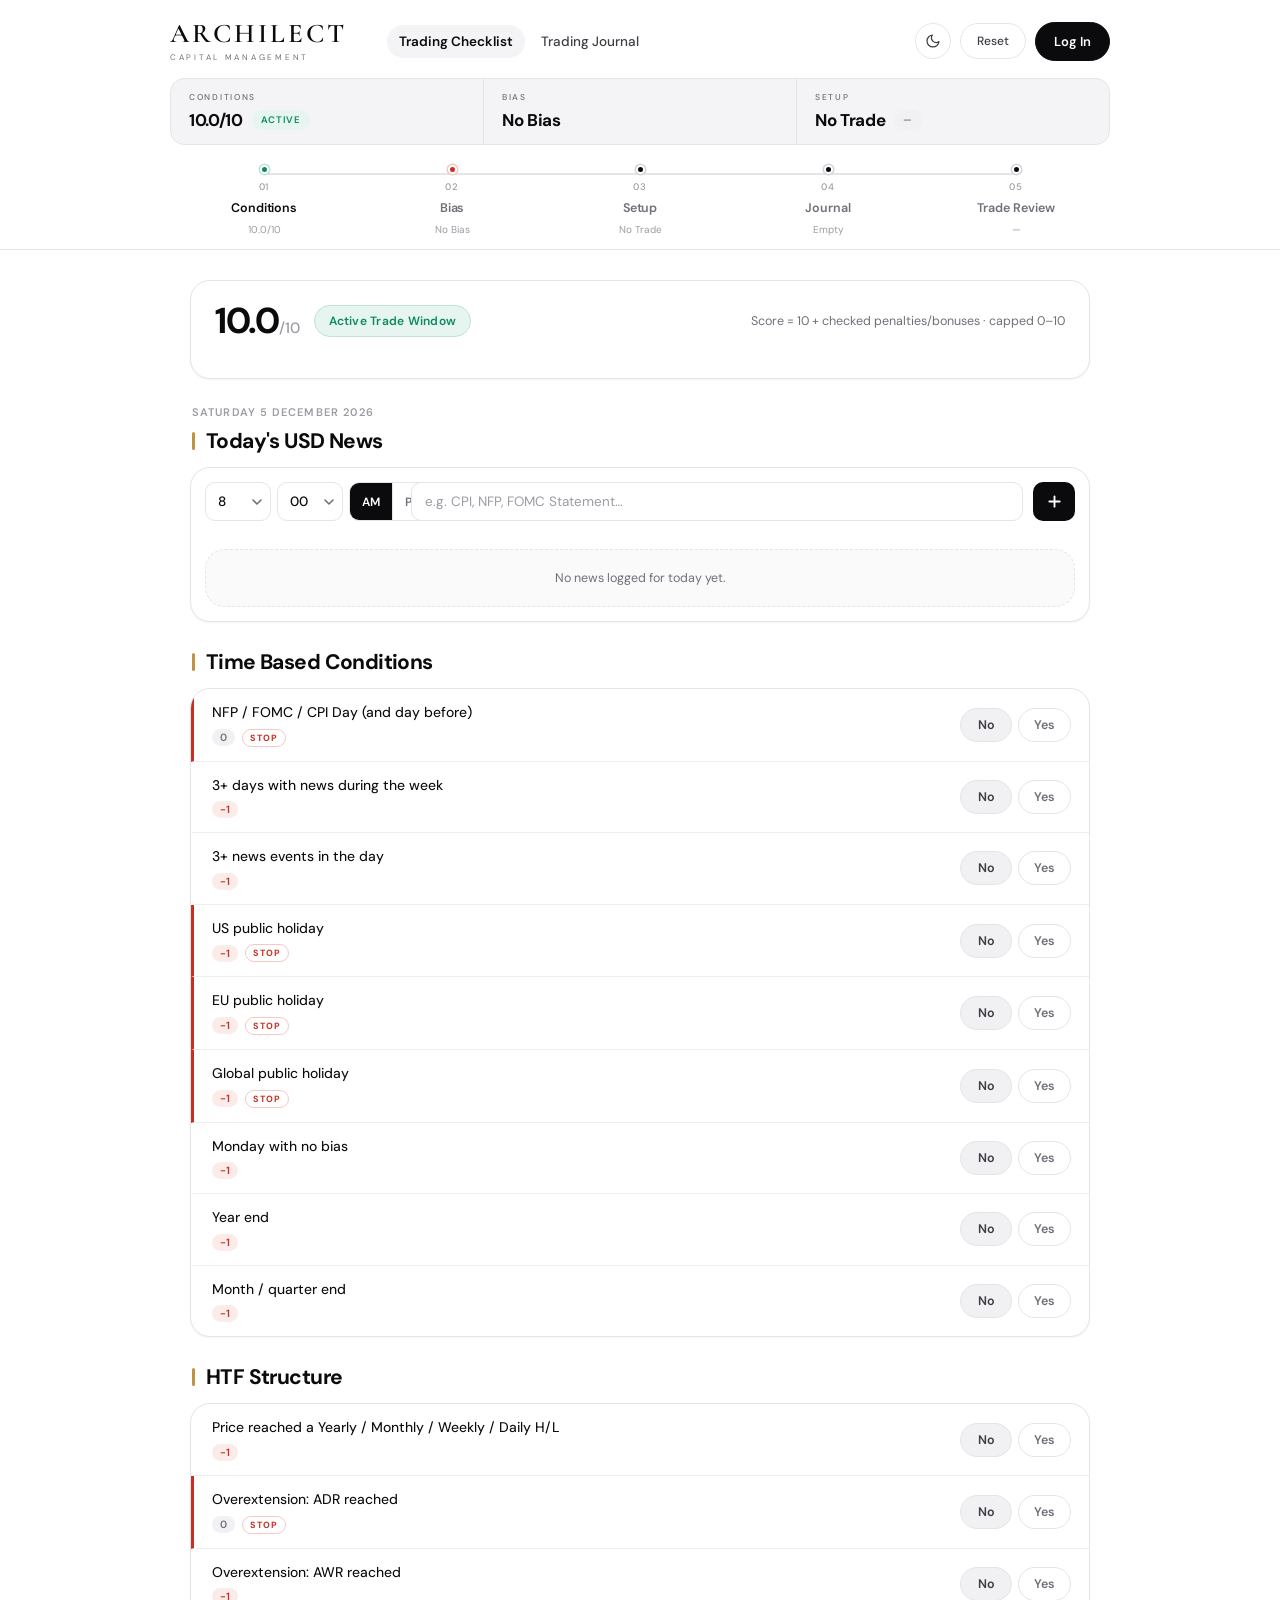
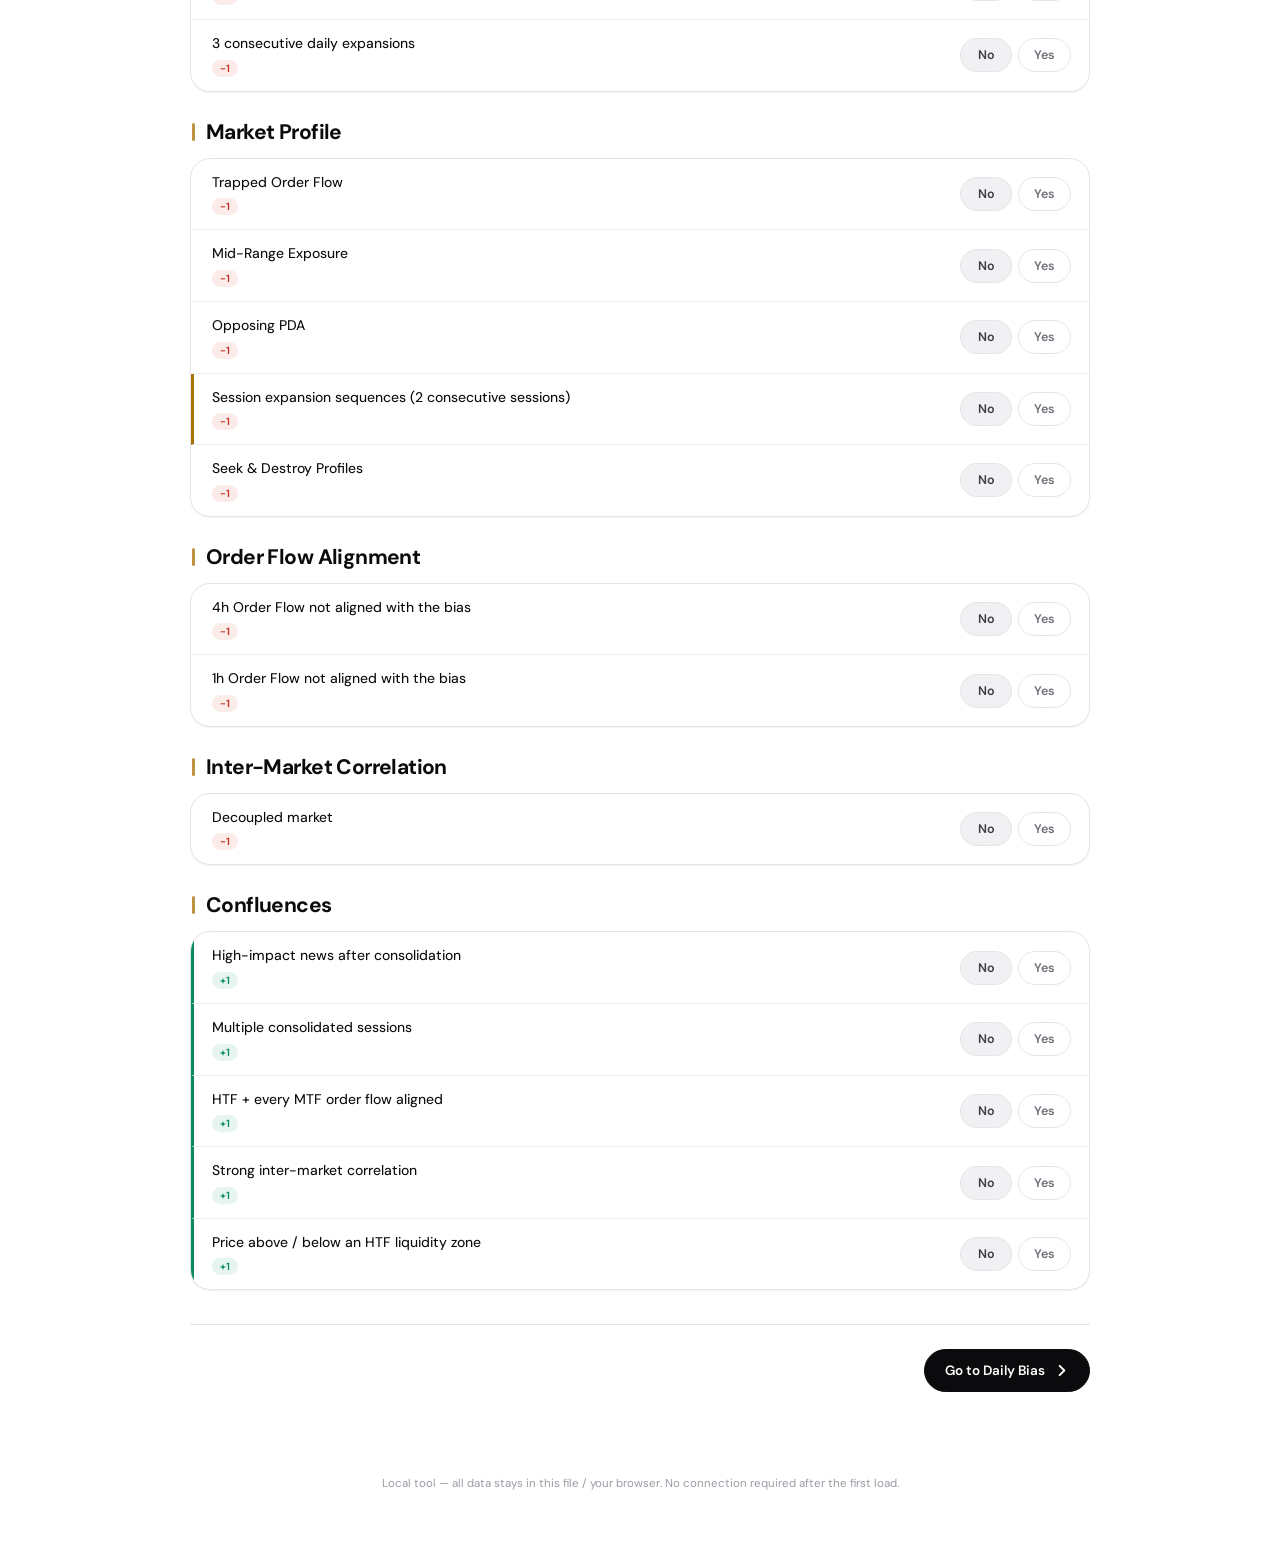
==== commit 6b514091: "Update 1.01" ====
--- a/trading-checklist.html
+++ b/trading-checklist.html
@@ -6,6 +6,7 @@
 <meta name="view-transition" content="same-origin">
 <title>Archilect — Trading Checklist</title>
 <script src="js/theme-preboot.js"></script>
+<script src="js/nav-direction-preboot.js"></script>
 <link rel="preconnect" href="https://fonts.googleapis.com">
 <link href="https://fonts.googleapis.com/css2?family=DM+Mono:wght@400;500&family=DM+Sans:opsz,wght@9..40,400;9..40,500;9..40,600;9..40,700&family=Cormorant+Garamond:wght@500;600&display=swap" rel="stylesheet">
 <link rel="stylesheet" href="css/tokens.css">
@@ -113,6 +114,40 @@
       <div class="meta">Score = 10 + checked penalties/bonuses · capped 0–10</div>
       <div class="alerts" id="mc-alerts"><span id="mc-alerts-text"></span></div>
     </div>
+
+    <div class="section-group">
+      <div class="today-date" id="today-date"></div>
+      <div class="section-title"><span class="idx">$</span>Today's USD News</div>
+      <div class="card news-card">
+        <div class="news-form">
+          <div class="news-time-group">
+            <select id="news-hour" class="news-hour-input" data-time-grid aria-label="Hour">
+              <option value="1">1</option><option value="2">2</option><option value="3">3</option>
+              <option value="4">4</option><option value="5">5</option><option value="6">6</option>
+              <option value="7">7</option><option value="8" selected>8</option><option value="9">9</option>
+              <option value="10">10</option><option value="11">11</option><option value="12">12</option>
+            </select>
+            <select id="news-minute" class="news-minute-input" data-time-grid aria-label="Minute">
+              <option value="00" selected>00</option><option value="05">05</option><option value="10">10</option>
+              <option value="15">15</option><option value="20">20</option><option value="25">25</option>
+              <option value="30">30</option><option value="35">35</option><option value="40">40</option>
+              <option value="45">45</option><option value="50">50</option><option value="55">55</option>
+            </select>
+            <div class="ampm-toggle" id="news-ampm">
+              <button type="button" class="ampm-btn active" data-val="AM">AM</button>
+              <button type="button" class="ampm-btn" data-val="PM">PM</button>
+            </div>
+          </div>
+          <input type="text" id="news-text" class="news-text-input" placeholder="e.g. CPI, NFP, FOMC Statement…" aria-label="News event">
+          <button type="button" id="news-add" class="news-add-btn" aria-label="Add news event">
+            <svg viewBox="0 0 16 16" fill="none" stroke="currentColor" stroke-width="2" stroke-linecap="round" stroke-linejoin="round" aria-hidden="true"><path d="M8 2.5v11M2.5 8h11"/></svg>
+          </button>
+        </div>
+        <div id="news-list" class="news-list"></div>
+        <div class="empty-state news-empty" id="news-empty">No news logged for today yet.</div>
+      </div>
+    </div>
+
     <div id="mc-sections"></div>
     <div class="panel-nav">
       <button class="nav-btn next" type="button" data-goto="bias"><span>Go to Daily Bias</span><svg viewBox="0 0 16 16" fill="none" stroke="currentColor" stroke-width="2" stroke-linecap="round" stroke-linejoin="round" aria-hidden="true"><path d="M6 3l5 5-5 5"/></svg></button>
@@ -690,9 +725,11 @@
 <script src="components/segmented-toggle.js"></script>
 <script src="components/chip-set.js"></script>
 <script src="js/market-conditions.js"></script>
+<script src="js/usd-news.js"></script>
 <script src="js/bias-pools.js"></script>
 <script src="components/collapsible.js"></script>
 <script src="components/custom-dropdown.js"></script>
+<script src="js/time-grid-picker.js"></script>
 <script src="components/theme-toggle.js"></script>
 <script src="js/bias.js"></script>
 <script src="js/setup.js"></script>
--- a/css/layout.css
+++ b/css/layout.css
@@ -132,12 +132,21 @@
    tokens.css's body{transition:background-color...} theme crossfade, so everything body
    needs to transition has to be listed together here (this rule loads after tokens.css). */
 body{
-  transform-origin:50% 40%;
-  transition:opacity .18s cubic-bezier(.22,.61,.36,1), transform .18s cubic-bezier(.22,.61,.36,1),
+  transition:opacity .2s cubic-bezier(.22,.61,.36,1), transform .2s cubic-bezier(.22,.61,.36,1),
     background-color .22s ease, border-color .22s ease, color .22s ease;
 }
+/* Undirected fallback (first-ever load, a bookmark, a page linking to itself). */
 body.booting{ opacity:0; transform:scale(.985) translateY(4px); }
 body.page-out{ opacity:0; transform:scale(1.015); pointer-events:none; }
+
+/* Directional slide through the fixed page order Dashboard → Checklist → Journal — forward
+   navigations move content leftward (paging ahead), backward ones move it rightward, same
+   convention as a carousel. js/nav-direction-preboot.js sets data-nav-dir before first paint;
+   js/page-transitions.js applies the matching exit class at click time. */
+html[data-nav-dir="fwd"] body.booting{ opacity:0; transform:translateX(30px); }
+html[data-nav-dir="back"] body.booting{ opacity:0; transform:translateX(-30px); }
+body.page-out-fwd{ opacity:0; transform:translateX(-30px); pointer-events:none; }
+body.page-out-back{ opacity:0; transform:translateX(30px); pointer-events:none; }
 
 @media (prefers-reduced-motion:reduce){
   ::view-transition-group(*), ::view-transition-old(*), ::view-transition-new(*){ animation:none !important; }
@@ -195,9 +204,13 @@
   font-size:21px; font-weight:700; letter-spacing:-.028em;
   color:var(--ink); margin:0 0 12px 2px; display:flex; align-items:baseline; gap:11px;
 }
+/* The badge text (01, A, $, i...) is kept in the markup for screen readers / semantics,
+   but visually replaced with a plain accent bar — text-indent pushes it out of the clipped
+   box, so this works for every title's badge content without touching any HTML. */
 .section-title .idx{
-  font-size:11px; font-weight:600; color:var(--faint); letter-spacing:.1em;
-  text-transform:uppercase;
+  display:inline-block; align-self:center; flex-shrink:0;
+  width:3px; height:18px; border-radius:2px; background:var(--gold);
+  overflow:hidden; white-space:nowrap; text-indent:-9999px;
 }
 .card{
   background:var(--surface); border:1px solid var(--line); border-radius:var(--radius);
--- a/css/journal-widget.css
+++ b/css/journal-widget.css
@@ -46,3 +46,83 @@
   text-align:center; padding:52px 24px; color:var(--muted); font-size:13.5px;
   border:1px dashed var(--line); border-radius:var(--radius); background:var(--hover);
 }
+
+/* ---------- Today's USD News ---------- */
+.today-date{
+  font-size:11px; font-weight:600; color:var(--faint); text-transform:uppercase;
+  letter-spacing:.1em; margin:0 2px 8px 2px;
+}
+.news-card{padding:14px;}
+.news-form{display:flex; gap:10px; align-items:stretch;}
+.news-time-group{display:flex; gap:6px; flex:0 0 auto;}
+/* Hour/Minute use js/time-grid-picker.js — same look as the site's other dropdowns
+   (.cselect-trigger), but the open panel is a fixed, non-scrolling grid of every option
+   instead of a scrolling list, so there's no drag/scroll gesture to get wrong. */
+.time-grid-select{flex:0 0 66px;}
+.time-grid-trigger{min-width:0; width:100%; padding:10px 8px 10px 12px; gap:4px;}
+.time-grid-panel{
+  position:fixed; z-index:200; display:none;
+  grid-template-columns:repeat(4, 40px); gap:4px;
+  background:var(--menu-bg); border:1px solid var(--line); border-radius:var(--radius-md);
+  padding:8px; box-shadow:var(--shadow-lg);
+  opacity:0; transform:translateY(-6px) scale(.985); transform-origin:top center;
+  transition:opacity .17s ease, transform .19s cubic-bezier(.33,.1,.25,1);
+}
+.time-grid-panel.mounted{display:grid;}
+.time-grid-panel.visible{opacity:1; transform:translateY(0) scale(1);}
+.time-grid-panel.flip-up{transform-origin:bottom center;}
+.time-grid-option{
+  padding:9px 4px; border:none; background:transparent; border-radius:var(--radius-sm);
+  color:var(--ink-2); font-family:var(--font-mono); font-size:13px; font-weight:500;
+  cursor:pointer; text-align:center; transition:background-color .12s ease, color .12s ease;
+}
+.time-grid-option:hover{background:var(--bg-alt); color:var(--ink);}
+.time-grid-option.selected{background:var(--btn-bg); color:var(--btn-fg); font-weight:600;}
+.ampm-toggle{
+  flex:0 0 auto; display:flex; border:1px solid var(--line); border-radius:var(--radius-sm);
+  overflow:hidden;
+}
+.ampm-btn{
+  background:var(--surface); border:none; padding:0 12px; font-size:12px; font-weight:600;
+  color:var(--muted); cursor:pointer; transition:background-color .14s ease, color .14s ease;
+}
+.ampm-btn + .ampm-btn{border-left:1px solid var(--line);}
+.ampm-btn:hover{color:var(--ink);}
+.ampm-btn.active{background:var(--btn-bg); color:var(--btn-fg);}
+.news-text-input{flex:1; min-width:0;}
+.news-add-btn{
+  flex:0 0 auto; width:42px; background:var(--btn-bg); color:var(--btn-fg); border:none;
+  border-radius:var(--radius-sm); cursor:pointer; display:flex; align-items:center; justify-content:center;
+  transition:background-color .16s ease;
+}
+.news-add-btn:hover{background:var(--btn-bg-hover);}
+.news-add-btn svg{width:15px; height:15px;}
+.news-list{margin-top:14px; display:flex; flex-direction:column; gap:8px;}
+/* One .news-group per time slot — .news-row inside it only shows the time on its
+   first row, so several items at the same time read as one stacked block. */
+.news-group{background:var(--bg-alt); border-radius:var(--radius-sm); overflow:hidden;}
+.news-row{display:flex; align-items:center; gap:12px; padding:9px 10px 9px 13px; position:relative;}
+/* A short, centered divider rather than a full-width rule — reads as "same slot,
+   next item" instead of a hard section break. */
+.news-group .news-row + .news-row::before{
+  content:""; position:absolute; top:0; left:50%; transform:translateX(-50%);
+  width:78%; height:1px; background:var(--line);
+}
+.news-row-time{
+  flex:0 0 auto; font-family:var(--font-mono); font-size:12px; color:var(--stop);
+  font-weight:600; min-width:64px;
+}
+.news-row-text{flex:1; font-size:13.5px; color:var(--ink);}
+.news-row-del{
+  flex:0 0 auto; background:none; border:none; color:var(--faint); cursor:pointer;
+  font-size:14px; padding:4px 6px; border-radius:6px;
+}
+.news-row-del:hover{color:var(--stop); background:var(--stop-soft);}
+.news-empty{padding:20px 24px; margin-top:14px; font-size:12.5px; display:none;}
+.news-empty.show{display:block;}
+@media (max-width:560px){
+  .news-form{flex-wrap:wrap;}
+  .news-time-group{flex:1 1 100%;}
+  .time-grid-select{flex:1 1 0;}
+  .news-add-btn{flex:1 1 100%; height:42px;}
+}
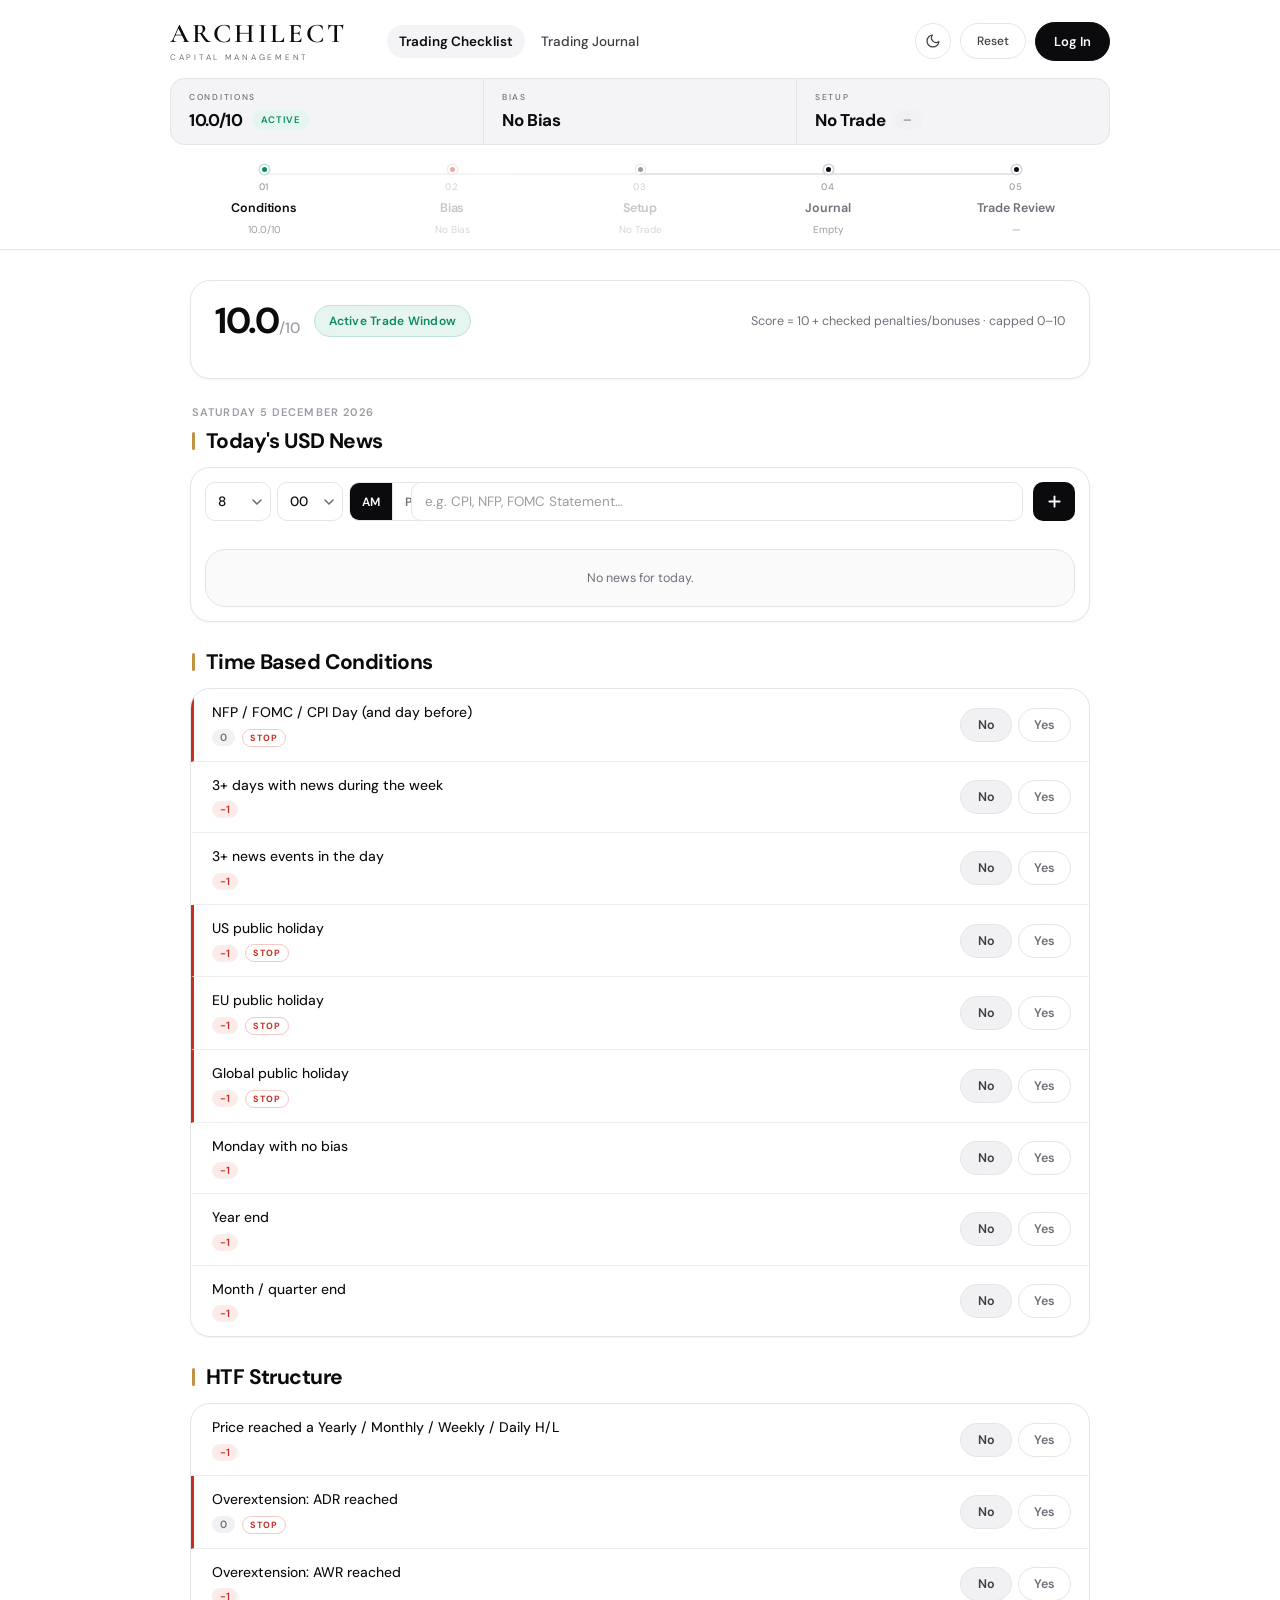
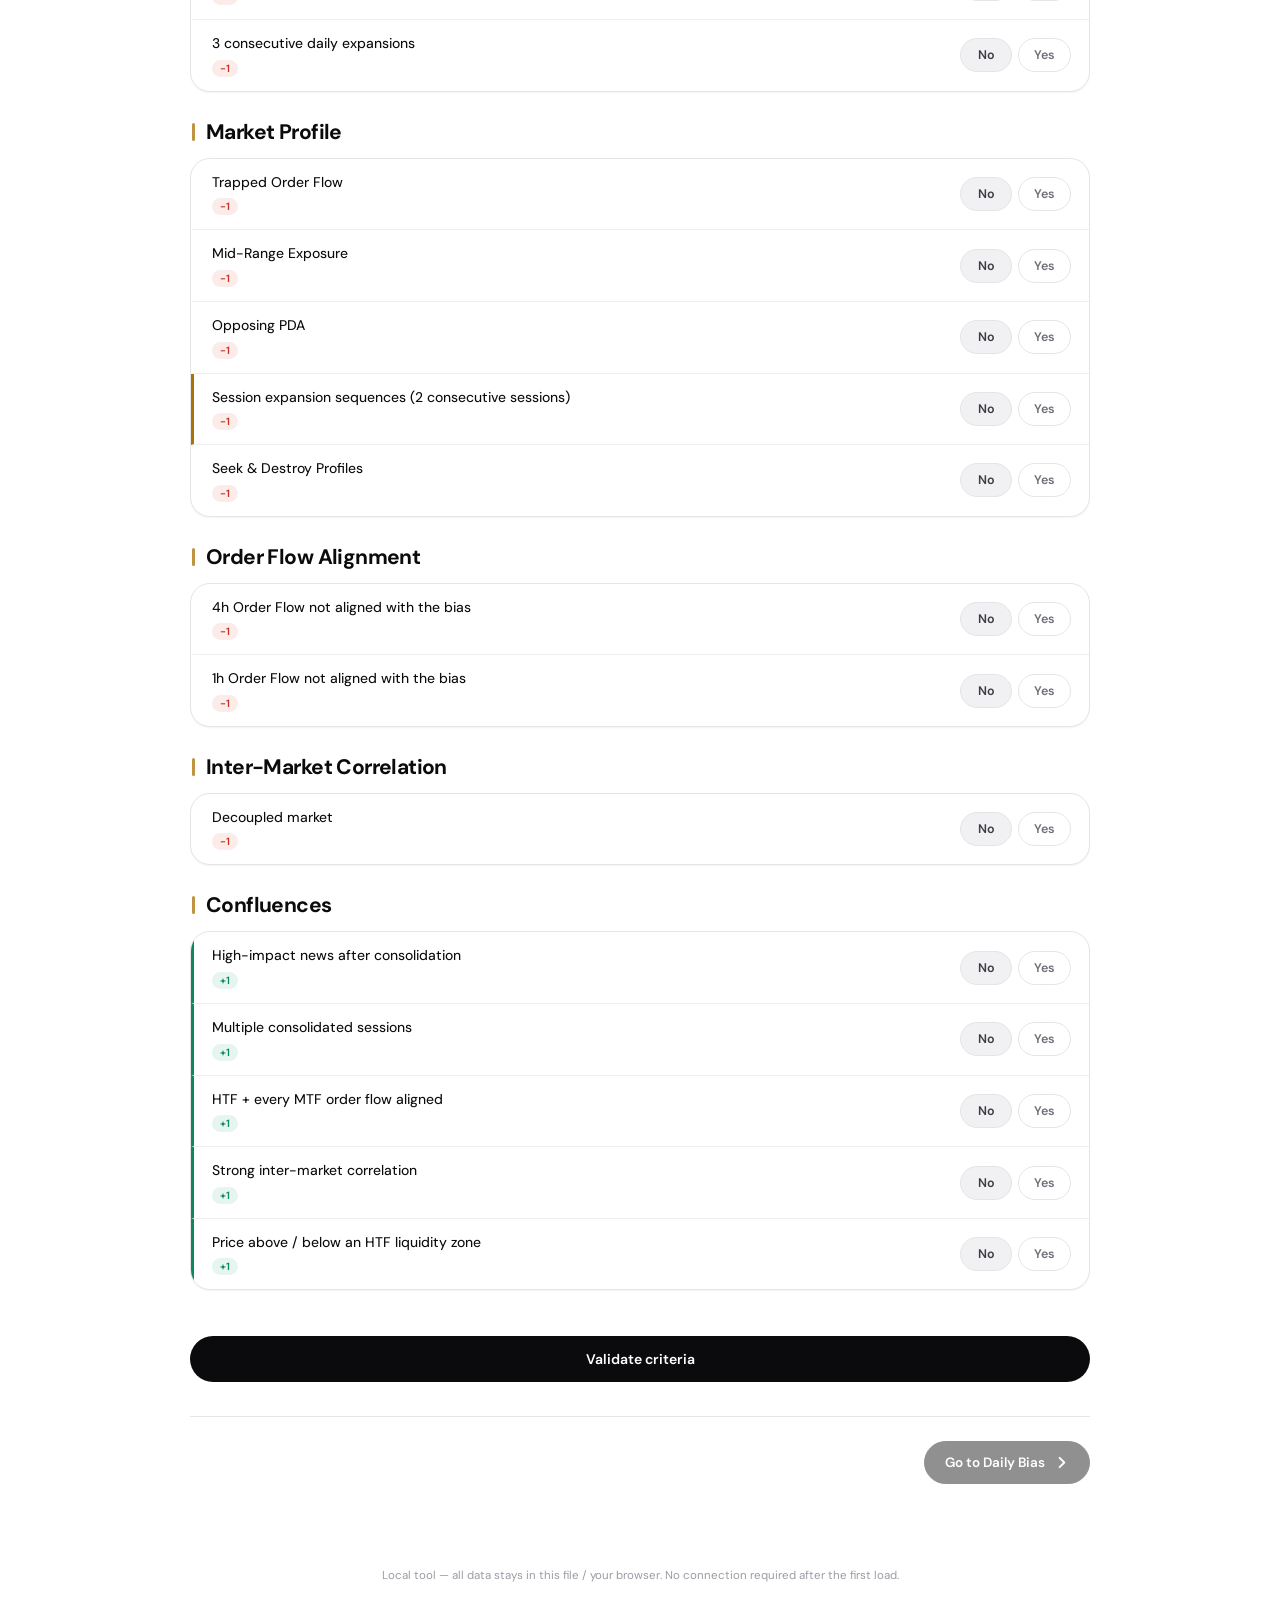
==== commit 748862cf: "Ajout du favicon" ====
--- a/trading-checklist.html
+++ b/trading-checklist.html
@@ -5,6 +5,10 @@
 <meta name="viewport" content="width=device-width, initial-scale=1, viewport-fit=cover">
 <meta name="view-transition" content="same-origin">
 <title>Archilect — Trading Checklist</title>
+<link rel="icon" type="image/x-icon" href="assets/favicon.ico">
+<link rel="icon" type="image/png" sizes="32x32" href="assets/favicon-32x32.png">
+<link rel="icon" type="image/png" sizes="16x16" href="assets/favicon-16x16.png">
+<link rel="apple-touch-icon" sizes="180x180" href="assets/apple-touch-icon.png">
 <script src="js/theme-preboot.js"></script>
 <script src="js/nav-direction-preboot.js"></script>
 <link rel="preconnect" href="https://fonts.googleapis.com">
@@ -119,7 +123,7 @@
       <div class="today-date" id="today-date"></div>
       <div class="section-title"><span class="idx">$</span>Today's USD News</div>
       <div class="card news-card">
-        <div class="news-form">
+        <div class="news-form" id="news-form">
           <div class="news-time-group">
             <select id="news-hour" class="news-hour-input" data-time-grid aria-label="Hour">
               <option value="1">1</option><option value="2">2</option><option value="3">3</option>
@@ -144,11 +148,15 @@
           </button>
         </div>
         <div id="news-list" class="news-list"></div>
-        <div class="empty-state news-empty" id="news-empty">No news logged for today yet.</div>
+        <div class="empty-state news-empty" id="news-empty">No news for today.</div>
       </div>
     </div>
 
     <div id="mc-sections"></div>
+    <div class="mc-validate-bar" id="mc-validate-bar">
+      <button class="save-btn" id="mc-validate-btn" type="button">Validate criteria</button>
+      <button class="tool-btn" id="mc-edit-btn" type="button" style="display:none;">Edit criteria</button>
+    </div>
     <div class="panel-nav">
       <button class="nav-btn next" type="button" data-goto="bias"><span>Go to Daily Bias</span><svg viewBox="0 0 16 16" fill="none" stroke="currentColor" stroke-width="2" stroke-linecap="round" stroke-linejoin="round" aria-hidden="true"><path d="M6 3l5 5-5 5"/></svg></button>
     </div>
@@ -270,6 +278,10 @@
         <div class="calc-row"><span class="k">Verdict</span><span class="v" id="b-verdict">—</span></div>
       </div>
     </div>
+    <div class="mc-validate-bar" id="bias-validate-bar">
+      <button class="save-btn" id="bias-validate-btn" type="button">Validate criteria</button>
+      <button class="tool-btn" id="bias-edit-btn" type="button" style="display:none;">Edit criteria</button>
+    </div>
     <div class="panel-nav">
       <button class="nav-btn back" type="button" data-goto="conditions"><svg viewBox="0 0 16 16" fill="none" stroke="currentColor" stroke-width="2" stroke-linecap="round" stroke-linejoin="round" aria-hidden="true"><path d="M10 3L5 8l5 5"/></svg><span>Return to Market Conditions</span></button>
       <button class="nav-btn next" type="button" data-goto="setup"><span>Go to Setup</span><svg viewBox="0 0 16 16" fill="none" stroke="currentColor" stroke-width="2" stroke-linecap="round" stroke-linejoin="round" aria-hidden="true"><path d="M6 3l5 5-5 5"/></svg></button>
@@ -364,7 +376,7 @@
     </div>
 
     <div class="section-group">
-      <div class="section-title"><span class="idx">i</span>SPR Scoring Guide</div>
+      <div class="section-title"><span class="idx">i</span>Scoring Guide</div>
       <div class="card" style="padding:4px 10px;">
         <table class="guide-table">
           <thead><tr><th>Grade</th><th>Reading</th><th>Funded</th><th>Challenge</th></tr></thead>
@@ -732,6 +744,7 @@
 <script src="js/time-grid-picker.js"></script>
 <script src="components/theme-toggle.js"></script>
 <script src="js/bias.js"></script>
+<script src="js/bias-lock.js"></script>
 <script src="js/setup.js"></script>
 <script src="js/render.js"></script>
 <script src="js/checklist-state.js"></script>
--- a/css/tokens.css
+++ b/css/tokens.css
@@ -37,6 +37,7 @@
   --go:#0d8a5c;
   --go-soft:#e6f5ef;
   --go-line:#bfe3d4;
+  --go-deep:#0b6b47;
   --stop:#c62f22;
   --stop-soft:#fbebe9;
   --stop-line:#f3c9c4;
@@ -90,6 +91,7 @@
   --go:#3fbf8a;
   --go-soft:rgba(63,191,138,.14);
   --go-line:rgba(63,191,138,.30);
+  --go-deep:#22a374;
   --stop:#f0776a;
   --stop-soft:rgba(240,119,106,.14);
   --stop-line:rgba(240,119,106,.30);
--- a/css/layout.css
+++ b/css/layout.css
@@ -88,6 +88,8 @@
   padding:12px 4px 13px 4px;
   cursor:pointer; position:relative; background:none; border:none; color:inherit;
 }
+/* Locked until the previous step is validated (js/router.js applyStepGating). */
+.step:disabled{cursor:not-allowed; opacity:.4;}
 .step .rail{
   position:absolute; top:20px; left:-50%; width:100%; height:1.5px;
   background:var(--line); z-index:0;
@@ -174,6 +176,8 @@
   font-size:36px; font-weight:700; letter-spacing:-.035em; line-height:1;
   font-variant-numeric:tabular-nums;
 }
+.summary .score.go{color:var(--go);}
+.summary .score.stop{color:var(--stop);}
 .summary .score .of10{font-size:15px; color:var(--faint); font-weight:500; letter-spacing:-.01em;}
 /* Collapses sideways so the verdict pill slides across, matching the header strip. */
 .summary .score.score-collapse{
--- a/css/components.css
+++ b/css/components.css
@@ -4,7 +4,10 @@
   padding:14px 18px; border-bottom:1px solid var(--line-soft);
   border-left:3px solid transparent; transition:background-color .14s ease;
 }
-.item:last-child{border-bottom:none;}
+/* .item is now wrapped in a .collapsible for the Market Conditions list (see
+   js/market-conditions.js), so it's always its own parent's only child — target the
+   wrapper's last-child status instead, or every item would match this. */
+.card > .collapsible:last-child .item{border-bottom:none;}
 .item:hover{background:var(--hover);}
 .item.type-stop{border-left-color:var(--stop);}
 .item.type-bonus{border-left-color:var(--go);}
@@ -40,6 +43,11 @@
   font-size:12.5px; font-weight:600; cursor:pointer; min-width:52px;
 }
 .seg-btn:hover{border-color:var(--line-strong); color:var(--ink);}
+/* Validated/showcase state (js/bias-lock.js): the answered button stays as a plain badge,
+   its unanswered sibling disappears, and disabled blocks pointer + keyboard interaction. */
+.seg-btn:disabled{cursor:default;}
+.seg-btn:disabled:not(.active){display:none;}
+.seg-btn:disabled:hover{border-color:var(--line); color:inherit;}
 .seg-btn.active{background:var(--btn-bg); border-color:var(--btn-bg); color:var(--btn-fg);}
 .seg-btn.active:hover{background:var(--btn-bg); color:var(--btn-fg);}
 .seg-btn.active.sel-no{background:var(--grey-soft); border-color:var(--line); color:var(--ink-2);}
@@ -105,6 +113,12 @@
 }
 .cselect-trigger:hover{border-color:var(--line-strong);}
 .cselect-trigger:focus-visible{outline:none; border-color:var(--ink); box-shadow:0 0 0 3px var(--focus-ring);}
+/* Validated/showcase state (js/bias-lock.js) — reads as a plain label instead of a control. */
+.cselect-trigger:disabled{
+  cursor:default; background:var(--bg-alt); border-color:transparent; color:var(--ink);
+}
+.cselect-trigger:disabled:hover{border-color:transparent;}
+.cselect-trigger:disabled .cselect-chev{display:none;}
 .cselect.open .cselect-trigger{border-color:var(--ink); box-shadow:0 0 0 3px var(--focus-ring);}
 .cselect-chev{flex-shrink:0; transition:transform .24s cubic-bezier(.33,.1,.25,1);}
 .cselect-chev path{fill:none; stroke:var(--muted); stroke-width:1.6; stroke-linecap:round; stroke-linejoin:round;}
@@ -143,6 +157,11 @@
 .calc-row:last-child{border-bottom:none;}
 .calc-row .k{color:var(--muted);}
 .calc-row .v{font-weight:600; color:var(--ink); text-align:right; font-variant-numeric:tabular-nums;}
+.calc-row .v.go{color:var(--go);}
+.calc-row .v.stop{color:var(--stop);}
+.calc-row .v.caution{color:var(--caution);}
+.calc-row .v.aplus{color:var(--go-deep);}
+.calc-row .v.gold{color:var(--gold);}
 .hint{font-size:12.5px; color:var(--muted); margin:10px 2px 16px 2px; line-height:1.6;}
 
 /* ---------- Collapse animation ---------- */
@@ -178,10 +197,12 @@
 }
 .guide-table td{color:var(--ink-2);}
 .guide-table td.grade{font-weight:700; font-size:14px;}
-.grade-aplus{color:var(--go);}
-.grade-a{color:var(--ink);}
-.grade-b{color:var(--caution);}
-.grade-bminus{color:var(--stop);}
+/* .guide-table td already sets color at (0,1,1) specificity — a bare .grade-aplus class
+   alone (0,1,0) loses to it, so these need the td.grade- qualifier to actually win. */
+.guide-table td.grade-aplus{color:var(--go-deep);}
+.guide-table td.grade-a{color:var(--go);}
+.guide-table td.grade-b{color:var(--caution);}
+.guide-table td.grade-bminus{color:var(--stop);}
 
 /* ---------- Modal (trade review prompt) ---------- */
 .modal-overlay{
--- a/css/journal-widget.css
+++ b/css/journal-widget.css
@@ -118,7 +118,7 @@
   font-size:14px; padding:4px 6px; border-radius:6px;
 }
 .news-row-del:hover{color:var(--stop); background:var(--stop-soft);}
-.news-empty{padding:20px 24px; margin-top:14px; font-size:12.5px; display:none;}
+.news-empty{padding:20px 24px; margin-top:14px; font-size:12.5px; display:none; border-style:solid;}
 .news-empty.show{display:block;}
 @media (max-width:560px){
   .news-form{flex-wrap:wrap;}
--- a/css/navigation.css
+++ b/css/navigation.css
@@ -1,3 +1,18 @@
+/* Shared by every panel's validate/edit pair (Market Conditions, Bias, ...) — targets by
+   class, not id, so any panel can reuse it just by giving its two buttons .save-btn/.tool-btn. */
+.mc-validate-bar{margin-top:20px;}
+.mc-validate-bar .tool-btn{width:100%; padding:12px 20px; text-align:center;}
+/* Plays automatically whenever either button goes from display:none to visible — a plain
+   display swap can't be transitioned, but a CSS animation restarts every time an element
+   re-enters the render tree, so no extra JS is needed for the pop-in. */
+.mc-validate-bar .save-btn, .mc-validate-bar .tool-btn{
+  animation:mc-btn-pop .28s cubic-bezier(.22,.61,.36,1) both;
+}
+@keyframes mc-btn-pop{from{opacity:0; transform:translateY(5px) scale(.98);} to{opacity:1; transform:translateY(0) scale(1);}}
+@media (prefers-reduced-motion:reduce){
+  .mc-validate-bar .save-btn, .mc-validate-bar .tool-btn{animation:none !important;}
+}
+
 /* ---------- Bottom-of-panel navigation ---------- */
 .panel-nav{
   display:flex; align-items:center; gap:12px; flex-wrap:wrap;
@@ -11,6 +26,8 @@
   transition:background-color .16s ease, border-color .16s ease, color .16s ease;
 }
 .nav-btn svg{width:15px; height:15px; flex-shrink:0;}
+/* Locked until the previous step is validated (js/router.js applyStepGating). */
+.nav-btn:disabled{cursor:not-allowed; opacity:.45; background:var(--bg-alt); border-color:var(--line); color:var(--faint);}
 .nav-btn.next{background:var(--btn-bg); color:var(--btn-fg); border:1px solid var(--btn-bg);}
 .nav-btn.next:hover{background:var(--btn-bg-hover); border-color:var(--btn-bg-hover);}
 .nav-btn.back{background:transparent; color:var(--ink-2); border:1px solid var(--line);}
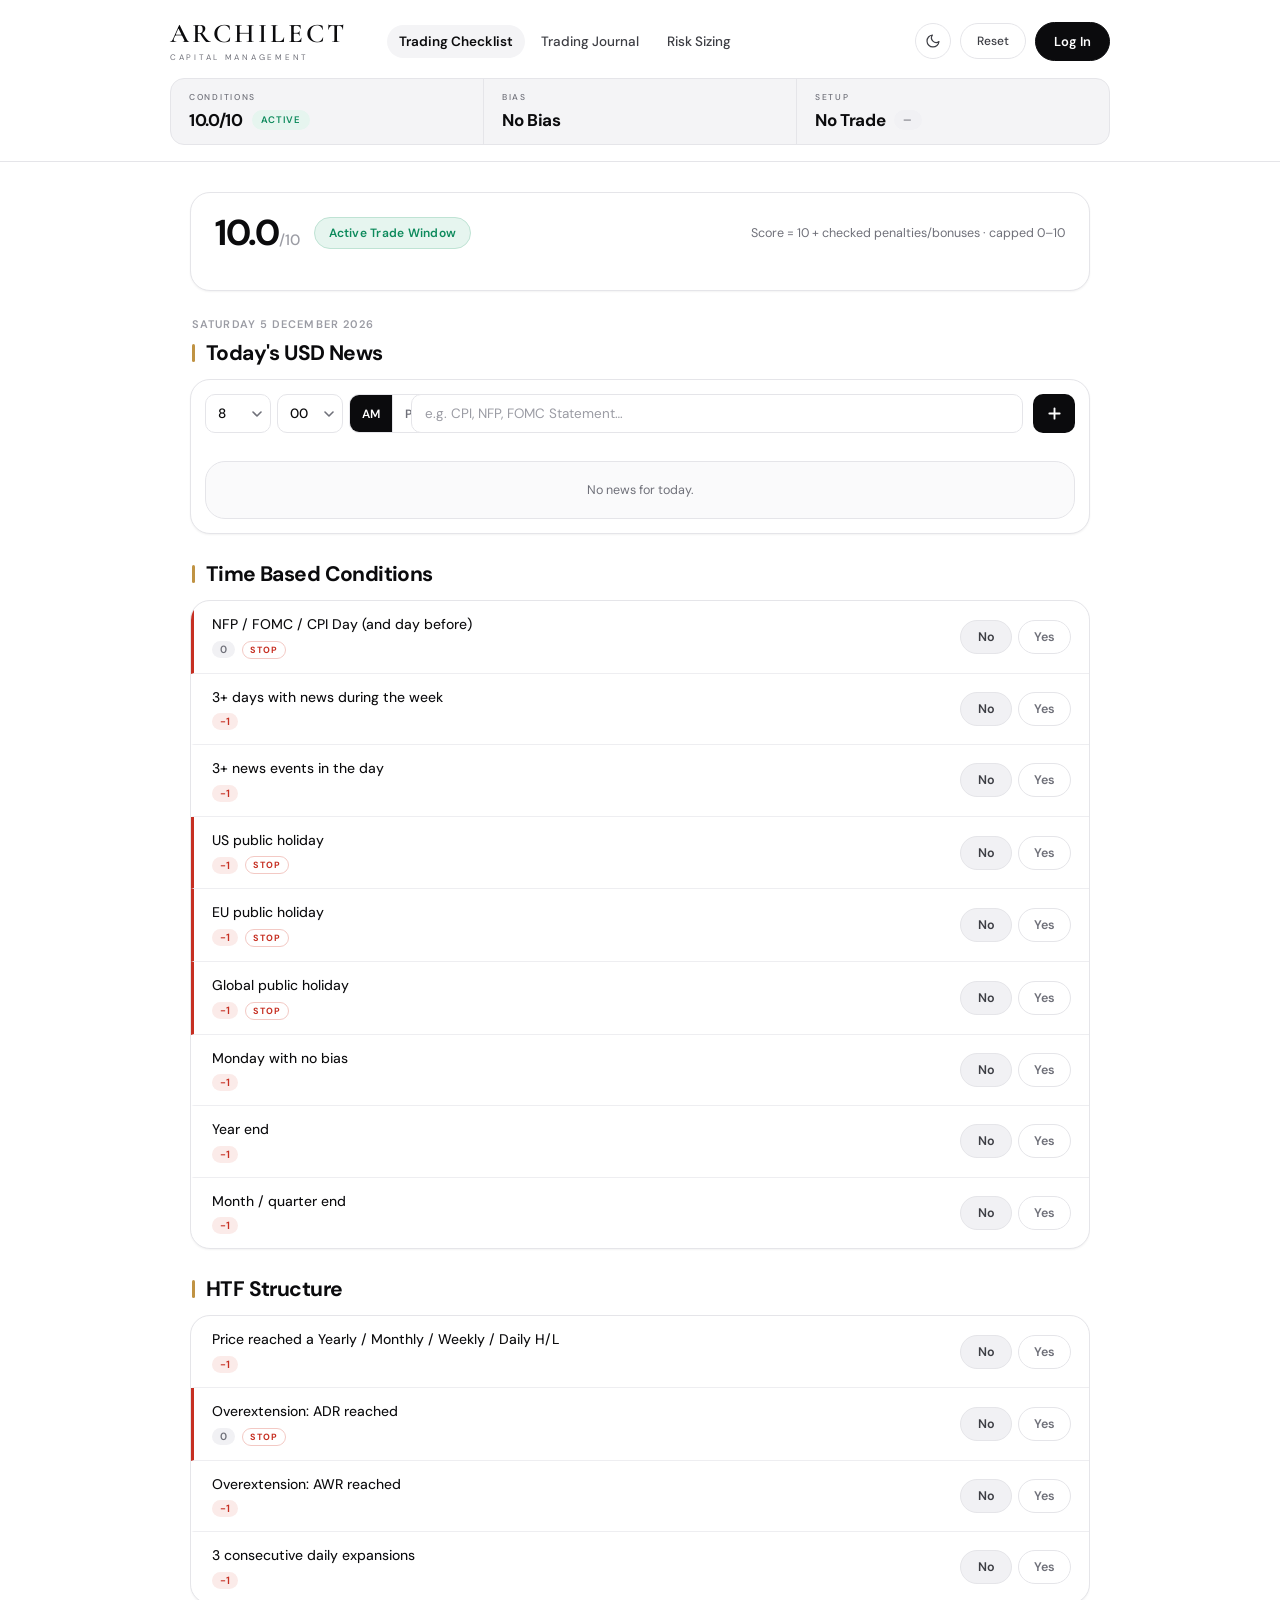
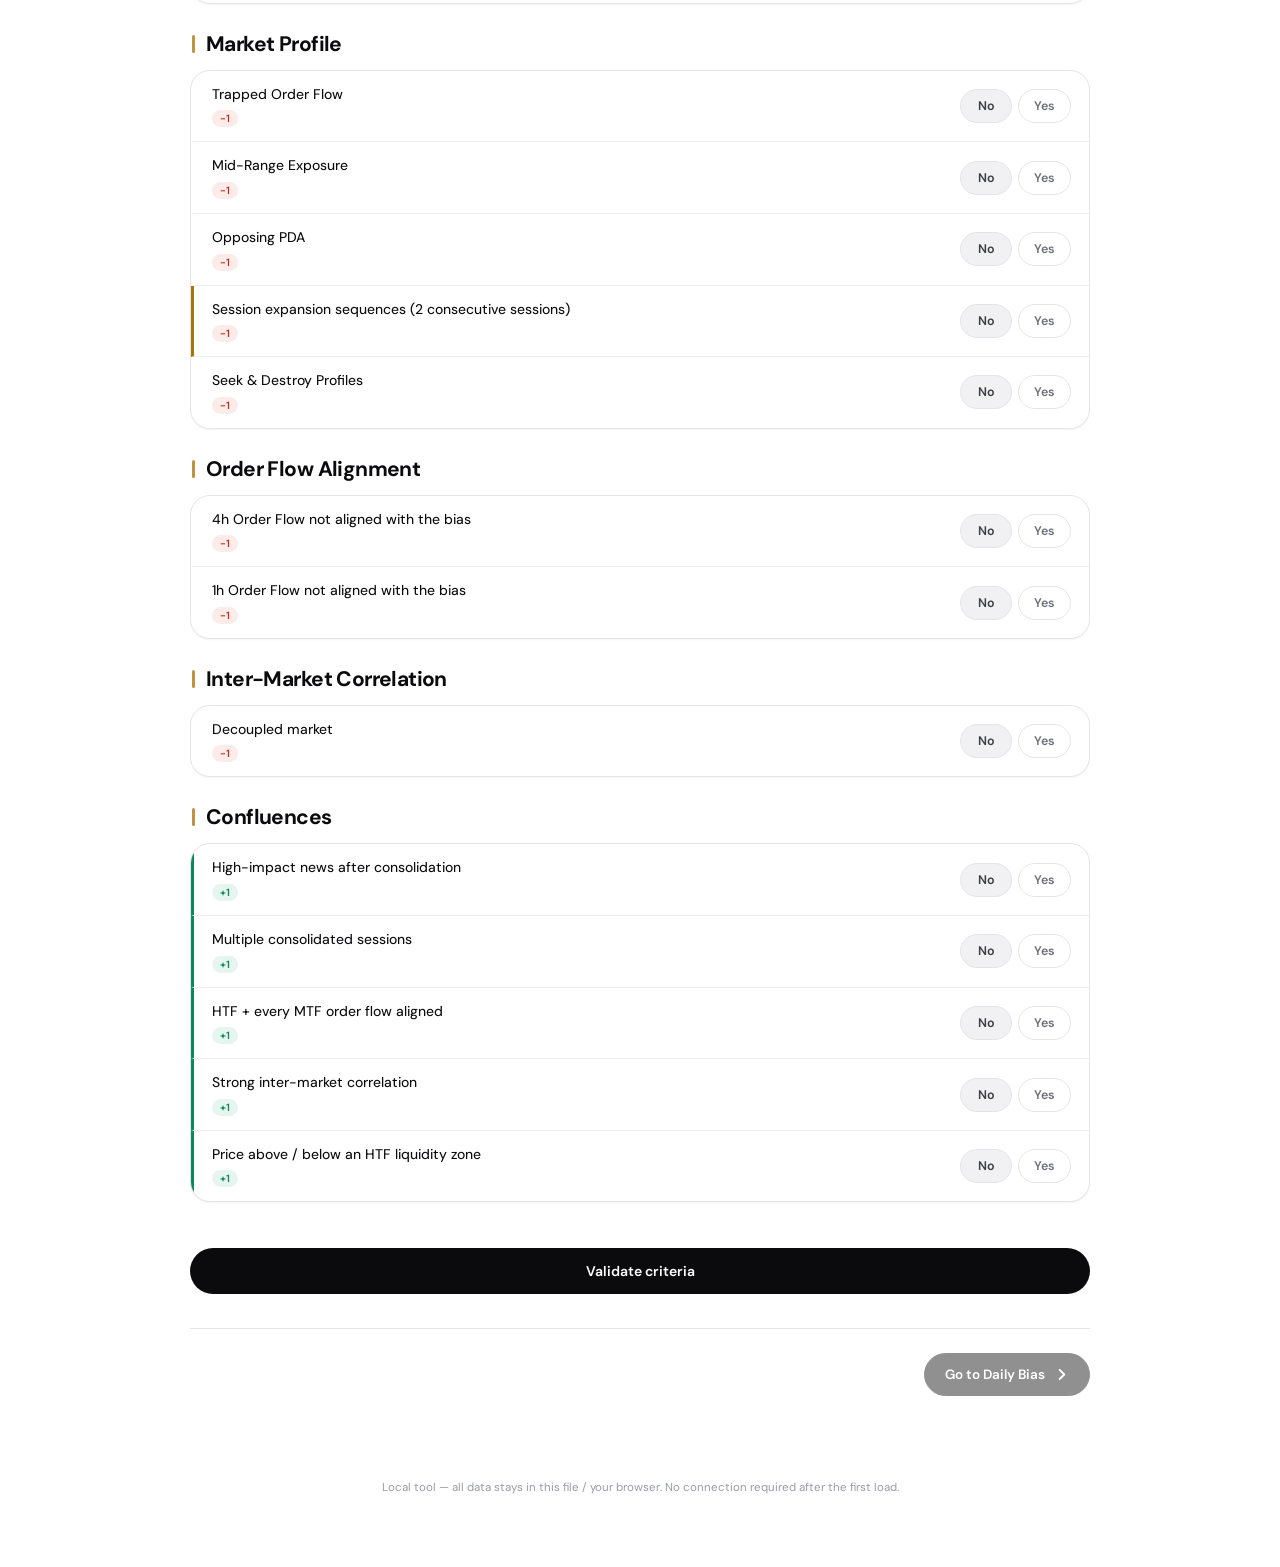
==== commit df673fe9: "Description des modifications" ====
--- a/trading-checklist.html
+++ b/trading-checklist.html
@@ -32,6 +32,7 @@
     <nav class="home-nav">
       <a class="home-navlink on" href="trading-checklist.html">Trading Checklist</a>
       <a class="home-navlink" href="trading-journal.html">Trading Journal</a>
+      <a class="home-navlink" href="risk-sizing.html">Risk Sizing</a>
     </nav>
     <div class="header-actions">
       <button class="icon-btn" id="themeBtn" type="button" aria-label="Toggle day / night theme" title="Toggle day / night theme">
@@ -740,6 +741,7 @@
 <script src="js/usd-news.js"></script>
 <script src="js/bias-pools.js"></script>
 <script src="components/collapsible.js"></script>
+<script src="js/header-scroll.js"></script>
 <script src="components/custom-dropdown.js"></script>
 <script src="js/time-grid-picker.js"></script>
 <script src="components/theme-toggle.js"></script>
--- a/css/layout.css
+++ b/css/layout.css
@@ -5,6 +5,29 @@
   backdrop-filter:blur(14px);
   border-bottom:1px solid var(--line);
   padding:20px 20px 0 20px;
+  /* The stepper inside collapses/expands on scroll (js/header-scroll.js). Without this, the
+     browser's scroll-anchoring "helpfully" nudges scrollY to compensate for the header's own
+     height change, which the scroll listener then reads as the user reversing direction —
+     collapse and expand fire back-to-back in a feedback loop. */
+  overflow-anchor:none;
+  transition:padding-bottom .3s cubic-bezier(.33,.1,.25,1);
+}
+/* With the stepper's own height collapsed away, the status strip loses the breathing room its
+   padding used to give it above the header's border-bottom — this puts a little back. */
+header.app-header.stepper-collapsed{ padding-bottom:16px; }
+body.booting header.app-header{ transition:none; }
+/* Re-expanding pushes the sticky header taller, which pushes the page content down under it;
+   scroll anchoring compensates by silently absorbing that much of the user's upward scroll to
+   keep the content visually still, so the longer the transition runs, the longer scrolling up
+   feels like it's "stuck". components/collapsible.js's default .46s/.42s timing is tuned for
+   the checklist's Yes/No sections, which aren't scroll-linked and don't have this problem —
+   scoped down here so only the header's own stepper animates fast enough that the effect is
+   barely noticeable. */
+header.app-header .collapsible{
+  transition:grid-template-rows .16s cubic-bezier(.33,.1,.25,1), opacity .12s ease;
+}
+header.app-header .collapsible.collapsed{
+  transition:grid-template-rows .14s cubic-bezier(.33,.1,.25,1), opacity .1s ease;
 }
 .header-top{
   display:flex; align-items:center; justify-content:space-between;
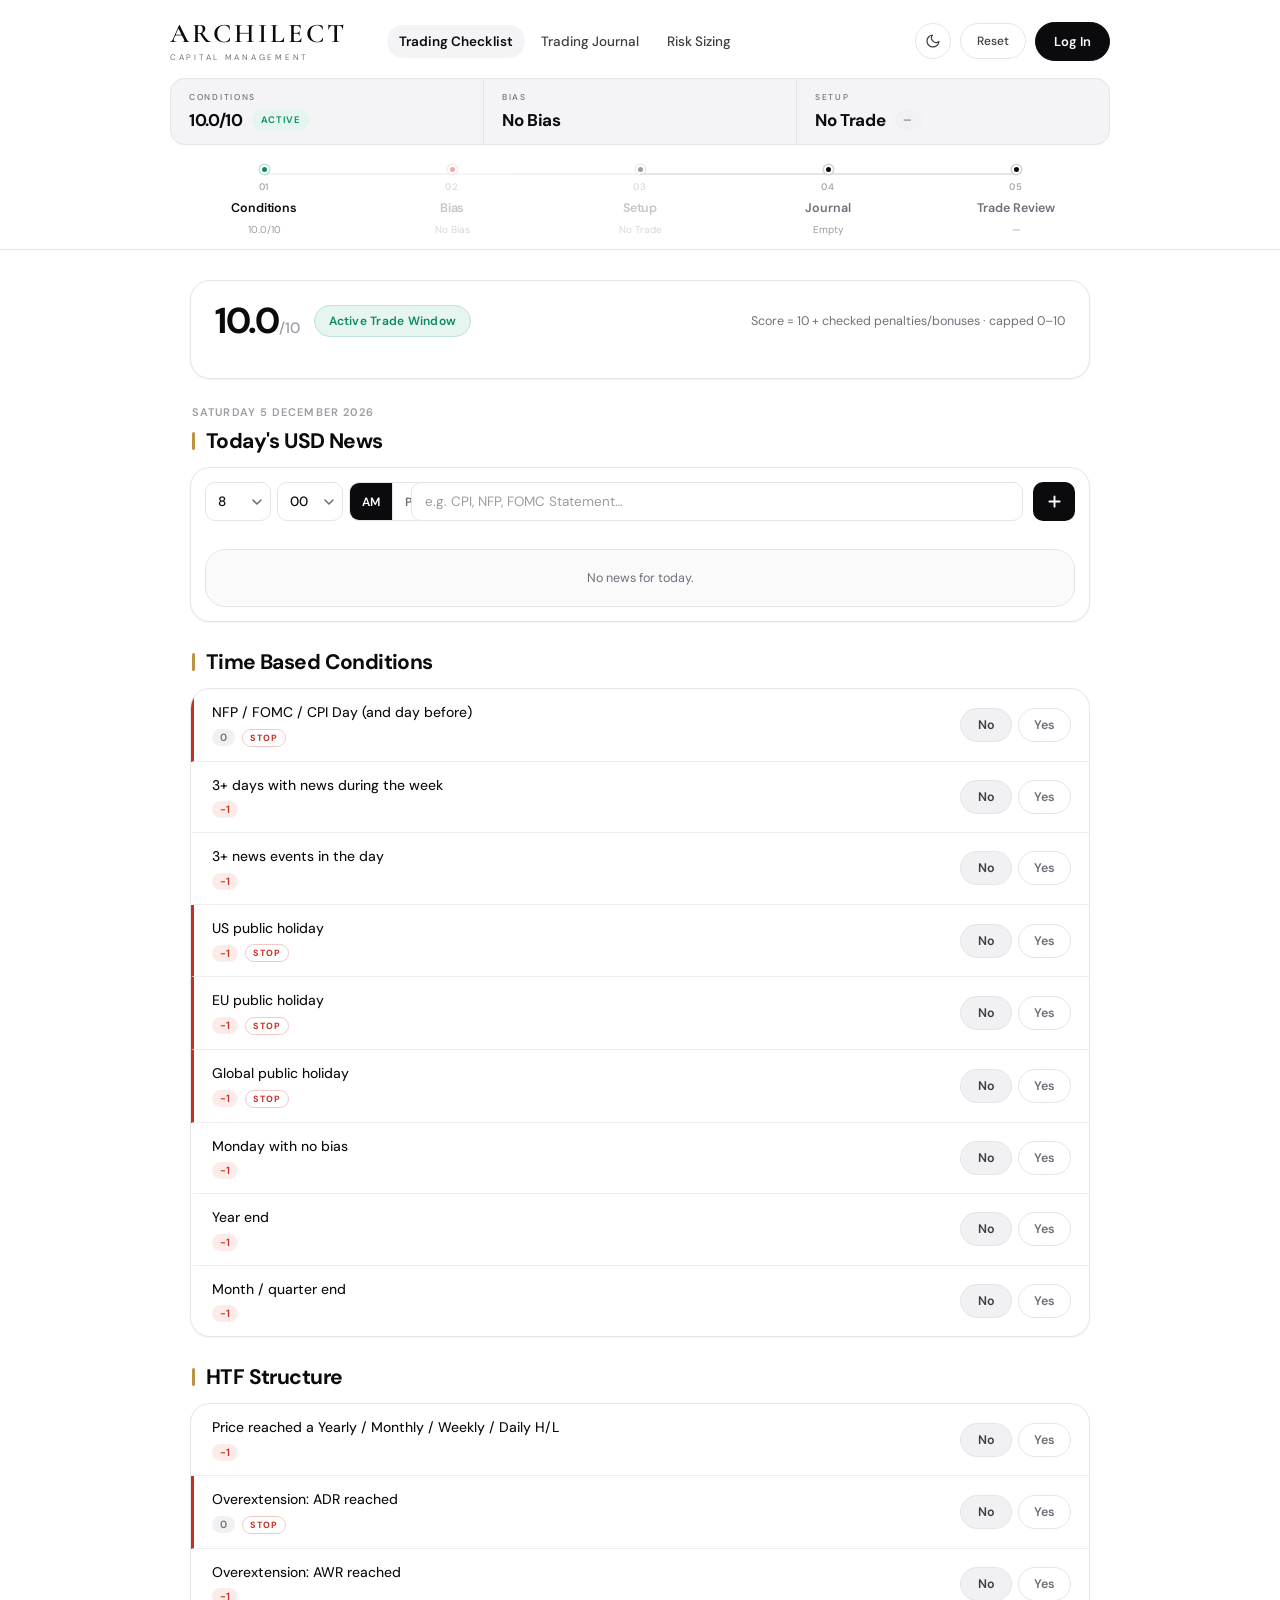
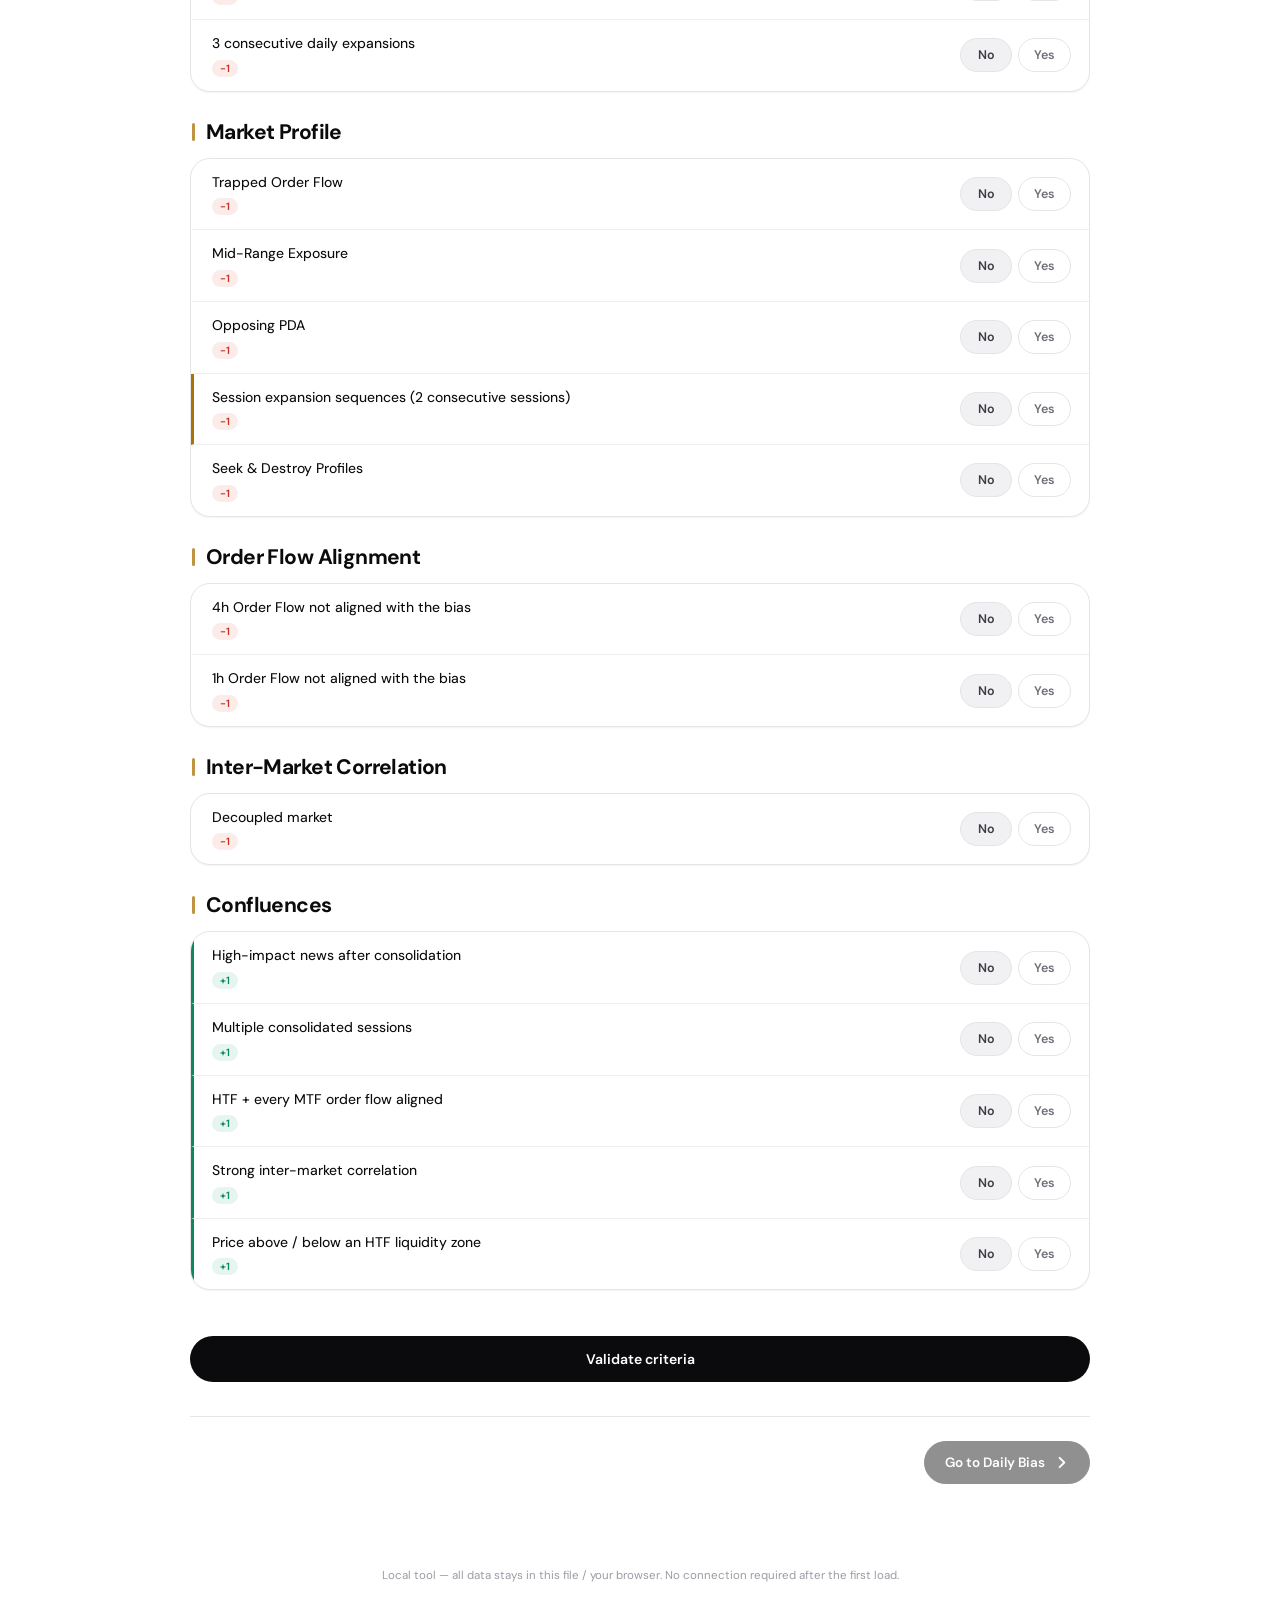
==== commit db2a9b78: "Amélioration du dashboard" ====
--- a/trading-checklist.html
+++ b/trading-checklist.html
@@ -305,6 +305,7 @@
         <div class="field-row">
           <label>Setup type</label>
           <select id="s-setupType">
+            <option value="None">None</option>
             <option value="2 Stages" selected>2 Stages</option>
             <option value="Reverse Setup">Reverse Setup</option>
             <option value="Catch Up Setup">Catch Up Setup</option>
@@ -314,7 +315,7 @@
       </div>
     </div>
 
-    <div id="setup-2stages">
+    <div id="setup-biasContext">
     <div class="section-group">
       <div class="section-title"><span class="idx">A</span>Bias &amp; MTF Context</div>
       <div class="card">
@@ -339,7 +340,9 @@
         <div class="calc-row"><span class="k">15min aligned with bias</span><span class="v" id="s-15mAlign">—</span></div>
       </div>
     </div>
-
+    </div>
+
+    <div id="setup-2stages">
     <div class="section-group">
       <div class="section-title"><span class="idx">B</span>Setup Scoring</div>
       <div class="card">
--- a/css/layout.css
+++ b/css/layout.css
@@ -24,10 +24,10 @@
    scoped down here so only the header's own stepper animates fast enough that the effect is
    barely noticeable. */
 header.app-header .collapsible{
-  transition:grid-template-rows .16s cubic-bezier(.33,.1,.25,1), opacity .12s ease;
+  transition:grid-template-rows .32s cubic-bezier(.33,.1,.25,1), opacity .24s ease;
 }
 header.app-header .collapsible.collapsed{
-  transition:grid-template-rows .14s cubic-bezier(.33,.1,.25,1), opacity .1s ease;
+  transition:grid-template-rows .28s cubic-bezier(.33,.1,.25,1), opacity .2s ease;
 }
 .header-top{
   display:flex; align-items:center; justify-content:space-between;
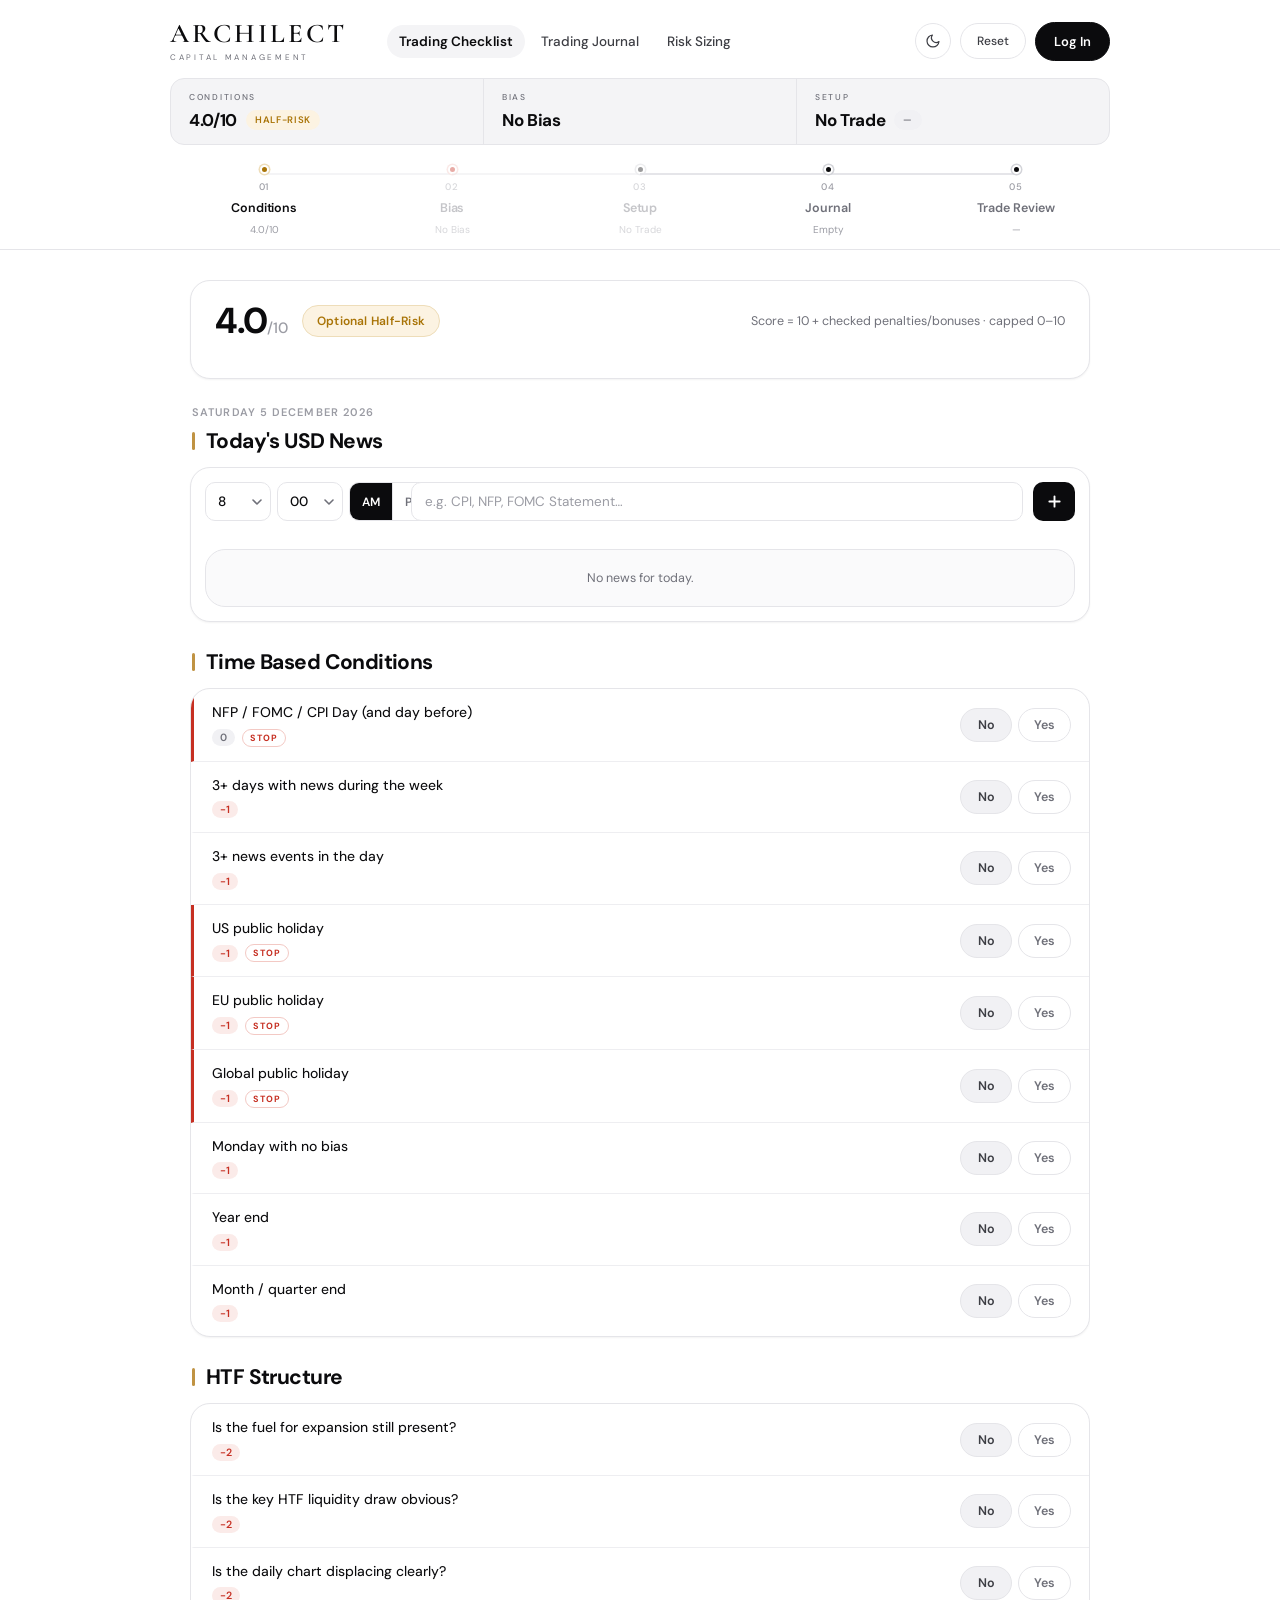
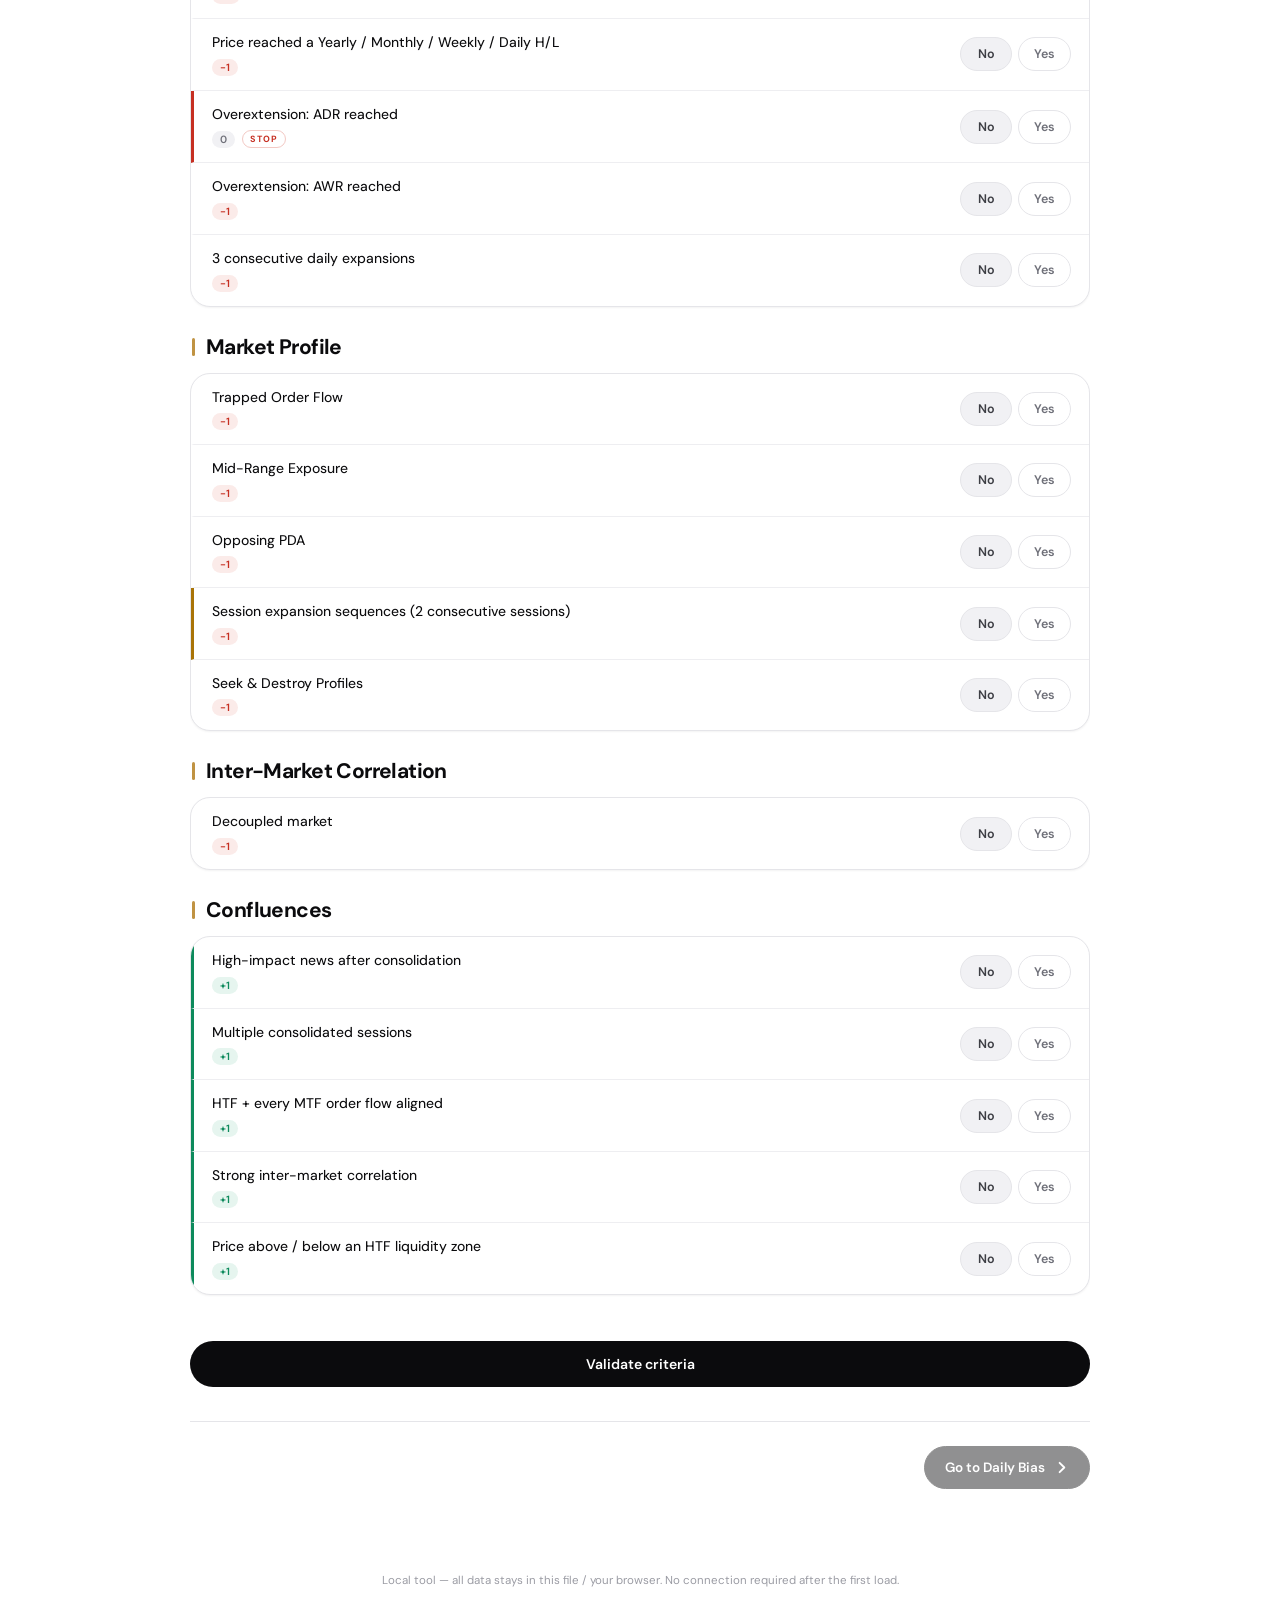
==== commit ba2a6a05: "Update 2.0" ====
--- a/trading-checklist.html
+++ b/trading-checklist.html
@@ -299,6 +299,60 @@
       <div class="meta" id="s-risk">Risk Funded — · Challenge —</div>
     </div>
 
+    <div id="setup-biasContext">
+    <div class="section-group">
+      <div class="section-title"><span class="idx">A</span>Bias &amp; MTF Context</div>
+      <div class="card">
+        <div class="field-row">
+          <label>Bias direction (from Bias sheet)</label>
+          <span class="readonly-field" id="s-biasFromSheet">—</span>
+        </div>
+        <div class="field-row">
+          <label>4H chart direction</label>
+          <select id="s-4h"><option value="Bullish">Bullish</option><option value="Bearish">Bearish</option><option value="Neutral" selected>Neutral</option></select>
+        </div>
+        <div class="field-row">
+          <label>1H chart direction</label>
+          <select id="s-1h"><option value="Bullish">Bullish</option><option value="Bearish">Bearish</option><option value="Neutral" selected>Neutral</option></select>
+        </div>
+        <div class="field-row">
+          <label>15min chart direction</label>
+          <select id="s-15m"><option value="Bullish">Bullish</option><option value="Bearish">Bearish</option><option value="Neutral" selected>Neutral</option></select>
+        </div>
+        <div class="calc-row"><span class="k">4H aligned with bias</span><span class="v" id="s-4hAlign">—</span></div>
+        <div class="calc-row"><span class="k">1H aligned with bias</span><span class="v" id="s-1hAlign">—</span></div>
+        <div class="calc-row"><span class="k">15min aligned with bias</span><span class="v" id="s-15mAlign">—</span></div>
+      </div>
+    </div>
+    </div>
+
+    <div id="setup-rc-context">
+    <div class="section-group">
+      <div class="section-title"><span class="idx">A</span>HTF &amp; MTF Context</div>
+      <div class="card">
+        <div class="field-row">
+          <label>Setup direction</label>
+          <span class="readonly-field" id="rc-direction">—</span>
+        </div>
+        <div class="field-row">
+          <label>Bias direction (from Bias sheet)</label>
+          <span class="readonly-field" id="rc-biasFromSheet">—</span>
+        </div>
+        <div class="field-row">
+          <label>4H chart direction</label>
+          <select id="rc-4h"><option value="Bullish">Bullish</option><option value="Bearish" selected>Bearish</option><option value="Neutral">Neutral</option></select>
+        </div>
+        <div class="field-row">
+          <label>1H chart direction</label>
+          <select id="rc-1h"><option value="Bullish">Bullish</option><option value="Bearish" selected>Bearish</option><option value="Neutral">Neutral</option></select>
+        </div>
+        <div class="calc-row"><span class="k">4H aligned with bias</span><span class="v" id="rc-4hAlign">—</span></div>
+        <div class="calc-row"><span class="k">1H aligned with bias</span><span class="v" id="rc-1hAlign">—</span></div>
+      </div>
+      <div class="hint">A Reverse Setup is always taken against the bias; a Catch Up Setup is always taken aligned with it. The 4H/1H reads above are informational only — they do not affect the grade below.</div>
+    </div>
+    </div>
+
     <div class="section-group">
       <div class="section-title"><span class="idx">Type</span>Setup Type</div>
       <div class="card">
@@ -313,33 +367,6 @@
         </div>
         <div class="hint">Reverse and Catch Up setups only unlock on Medium or Low Volatility days — a High Volatility day always uses 2 Stages.</div>
       </div>
-    </div>
-
-    <div id="setup-biasContext">
-    <div class="section-group">
-      <div class="section-title"><span class="idx">A</span>Bias &amp; MTF Context</div>
-      <div class="card">
-        <div class="field-row">
-          <label>Bias direction (from Bias sheet)</label>
-          <span class="readonly-field" id="s-biasFromSheet">—</span>
-        </div>
-        <div class="field-row">
-          <label>4H chart direction</label>
-          <select id="s-4h"><option value="Bullish">Bullish</option><option value="Bearish" selected>Bearish</option><option value="Neutral">Neutral</option></select>
-        </div>
-        <div class="field-row">
-          <label>1H chart direction</label>
-          <select id="s-1h"><option value="Bullish">Bullish</option><option value="Bearish" selected>Bearish</option><option value="Neutral">Neutral</option></select>
-        </div>
-        <div class="field-row">
-          <label>15min chart direction</label>
-          <select id="s-15m"><option value="Bullish">Bullish</option><option value="Bearish" selected>Bearish</option><option value="Neutral">Neutral</option></select>
-        </div>
-        <div class="calc-row"><span class="k">4H aligned with bias</span><span class="v" id="s-4hAlign">—</span></div>
-        <div class="calc-row"><span class="k">1H aligned with bias</span><span class="v" id="s-1hAlign">—</span></div>
-        <div class="calc-row"><span class="k">15min aligned with bias</span><span class="v" id="s-15mAlign">—</span></div>
-      </div>
-    </div>
     </div>
 
     <div id="setup-2stages">
@@ -397,31 +424,6 @@
     </div>
 
     <div id="setup-rc">
-    <div class="section-group">
-      <div class="section-title"><span class="idx">A</span>HTF &amp; MTF Context</div>
-      <div class="card">
-        <div class="field-row">
-          <label>Setup direction</label>
-          <span class="readonly-field" id="rc-direction">—</span>
-        </div>
-        <div class="field-row">
-          <label>Bias direction (from Bias sheet)</label>
-          <span class="readonly-field" id="rc-biasFromSheet">—</span>
-        </div>
-        <div class="field-row">
-          <label>4H chart direction</label>
-          <select id="rc-4h"><option value="Bullish">Bullish</option><option value="Bearish" selected>Bearish</option><option value="Neutral">Neutral</option></select>
-        </div>
-        <div class="field-row">
-          <label>1H chart direction</label>
-          <select id="rc-1h"><option value="Bullish">Bullish</option><option value="Bearish" selected>Bearish</option><option value="Neutral">Neutral</option></select>
-        </div>
-        <div class="calc-row"><span class="k">4H aligned with bias</span><span class="v" id="rc-4hAlign">—</span></div>
-        <div class="calc-row"><span class="k">1H aligned with bias</span><span class="v" id="rc-1hAlign">—</span></div>
-      </div>
-      <div class="hint">A Reverse Setup is always taken against the bias; a Catch Up Setup is always taken aligned with it. The 4H/1H reads above are informational only — they do not affect the grade below.</div>
-    </div>
-
     <div class="section-group">
       <div class="section-title"><span class="idx">B</span>Synchronization Scoring</div>
       <div class="card">
